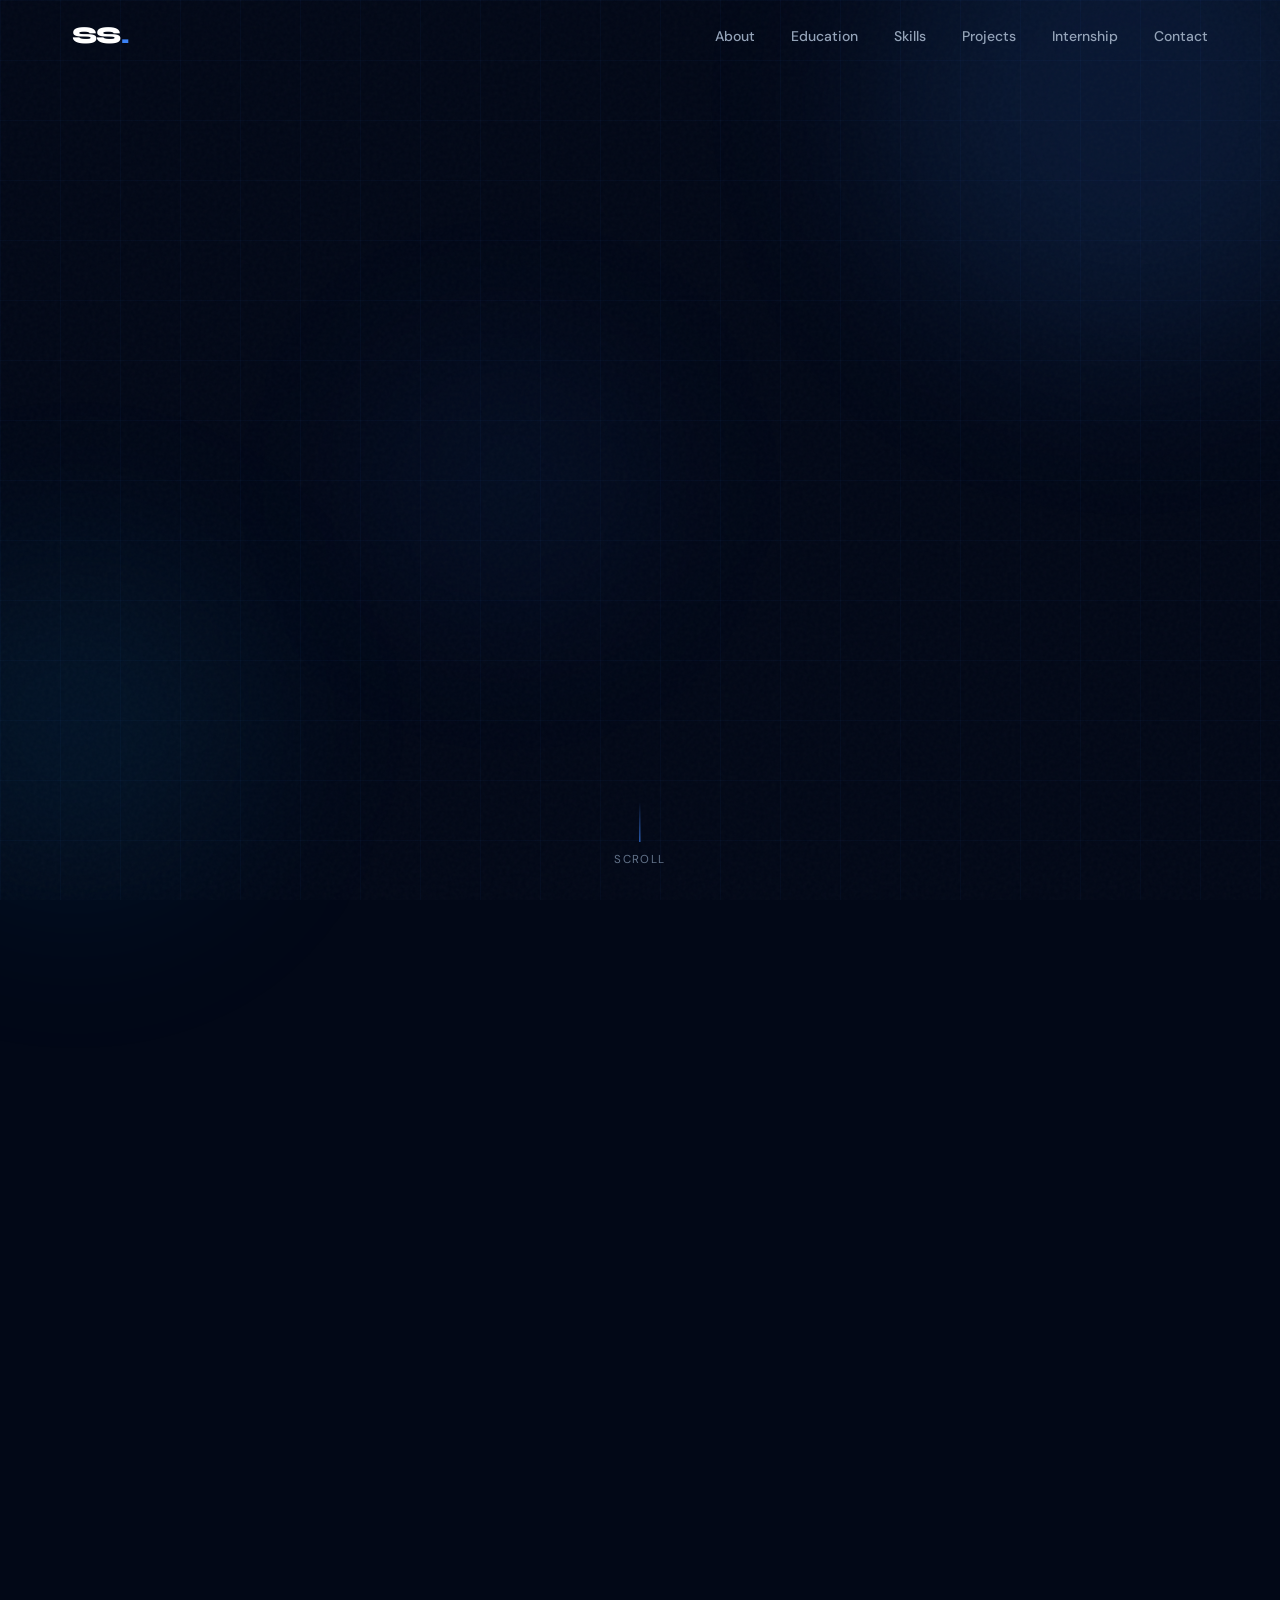
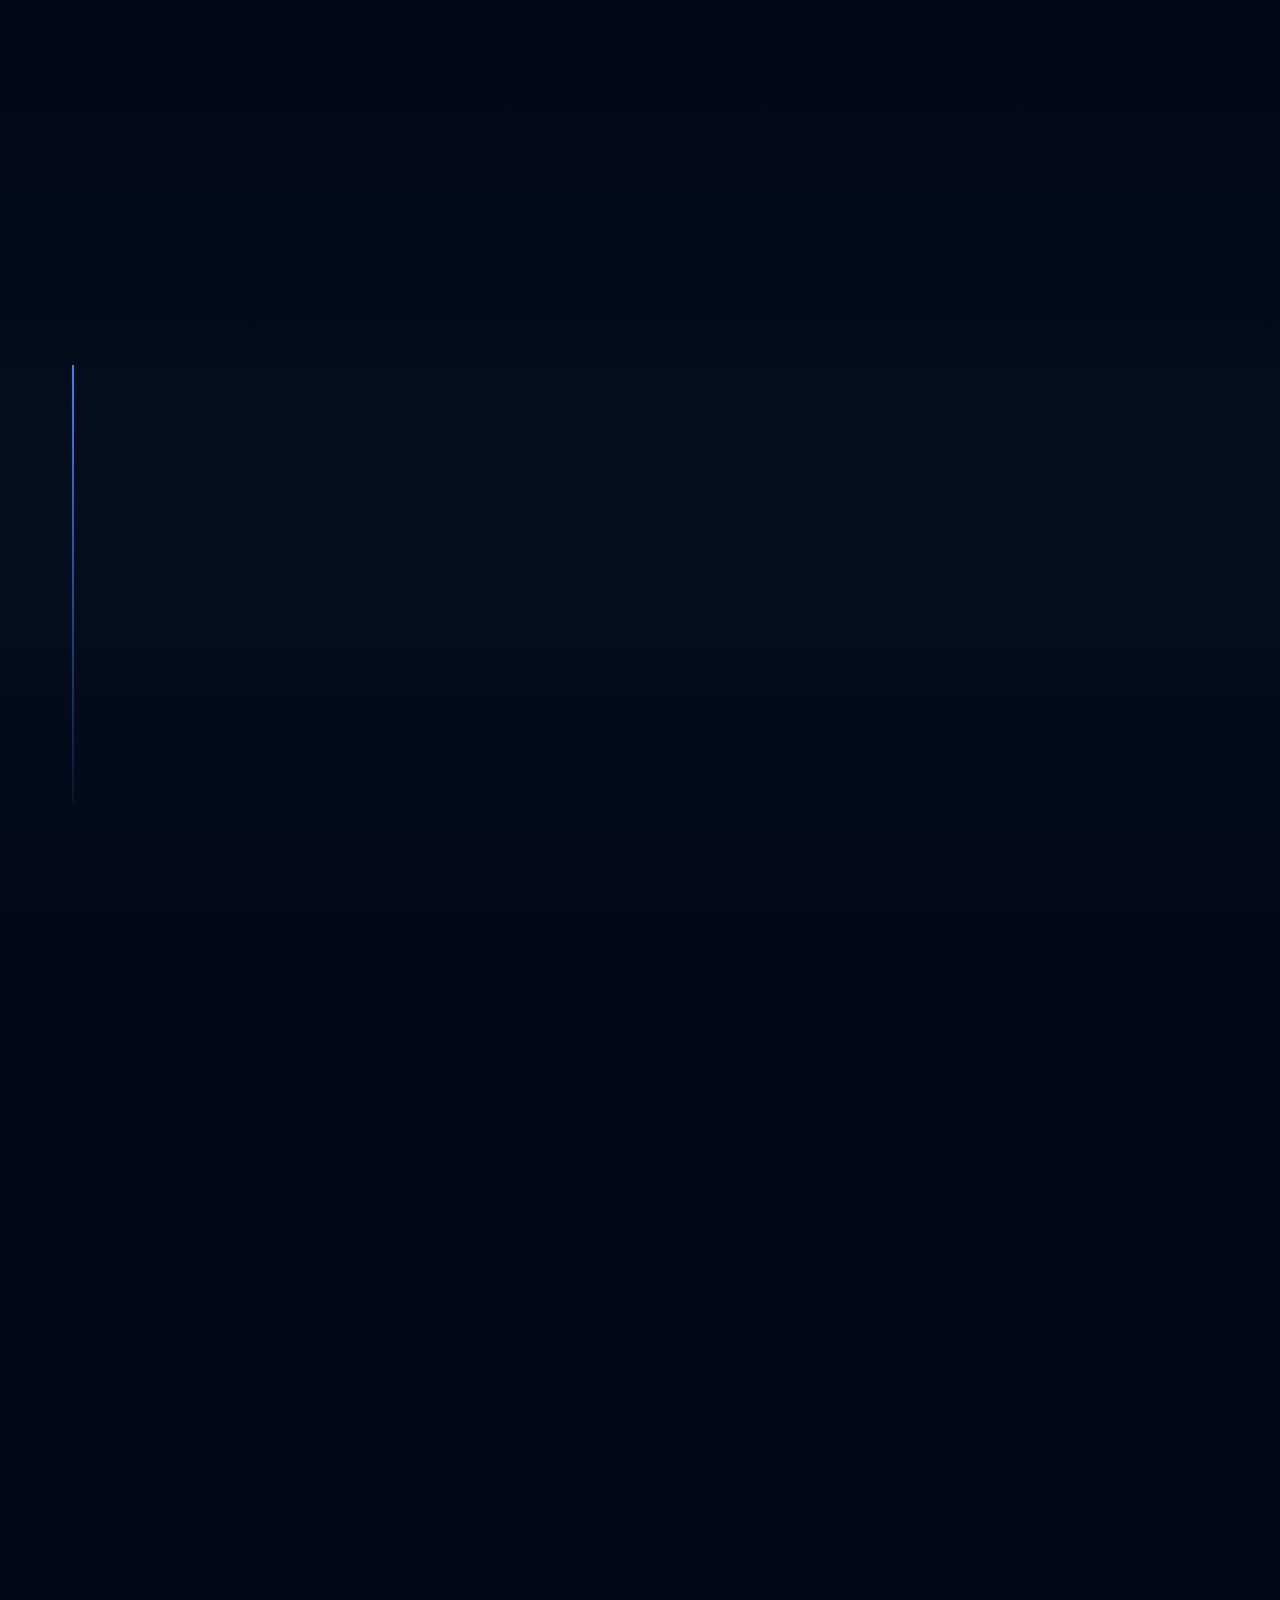
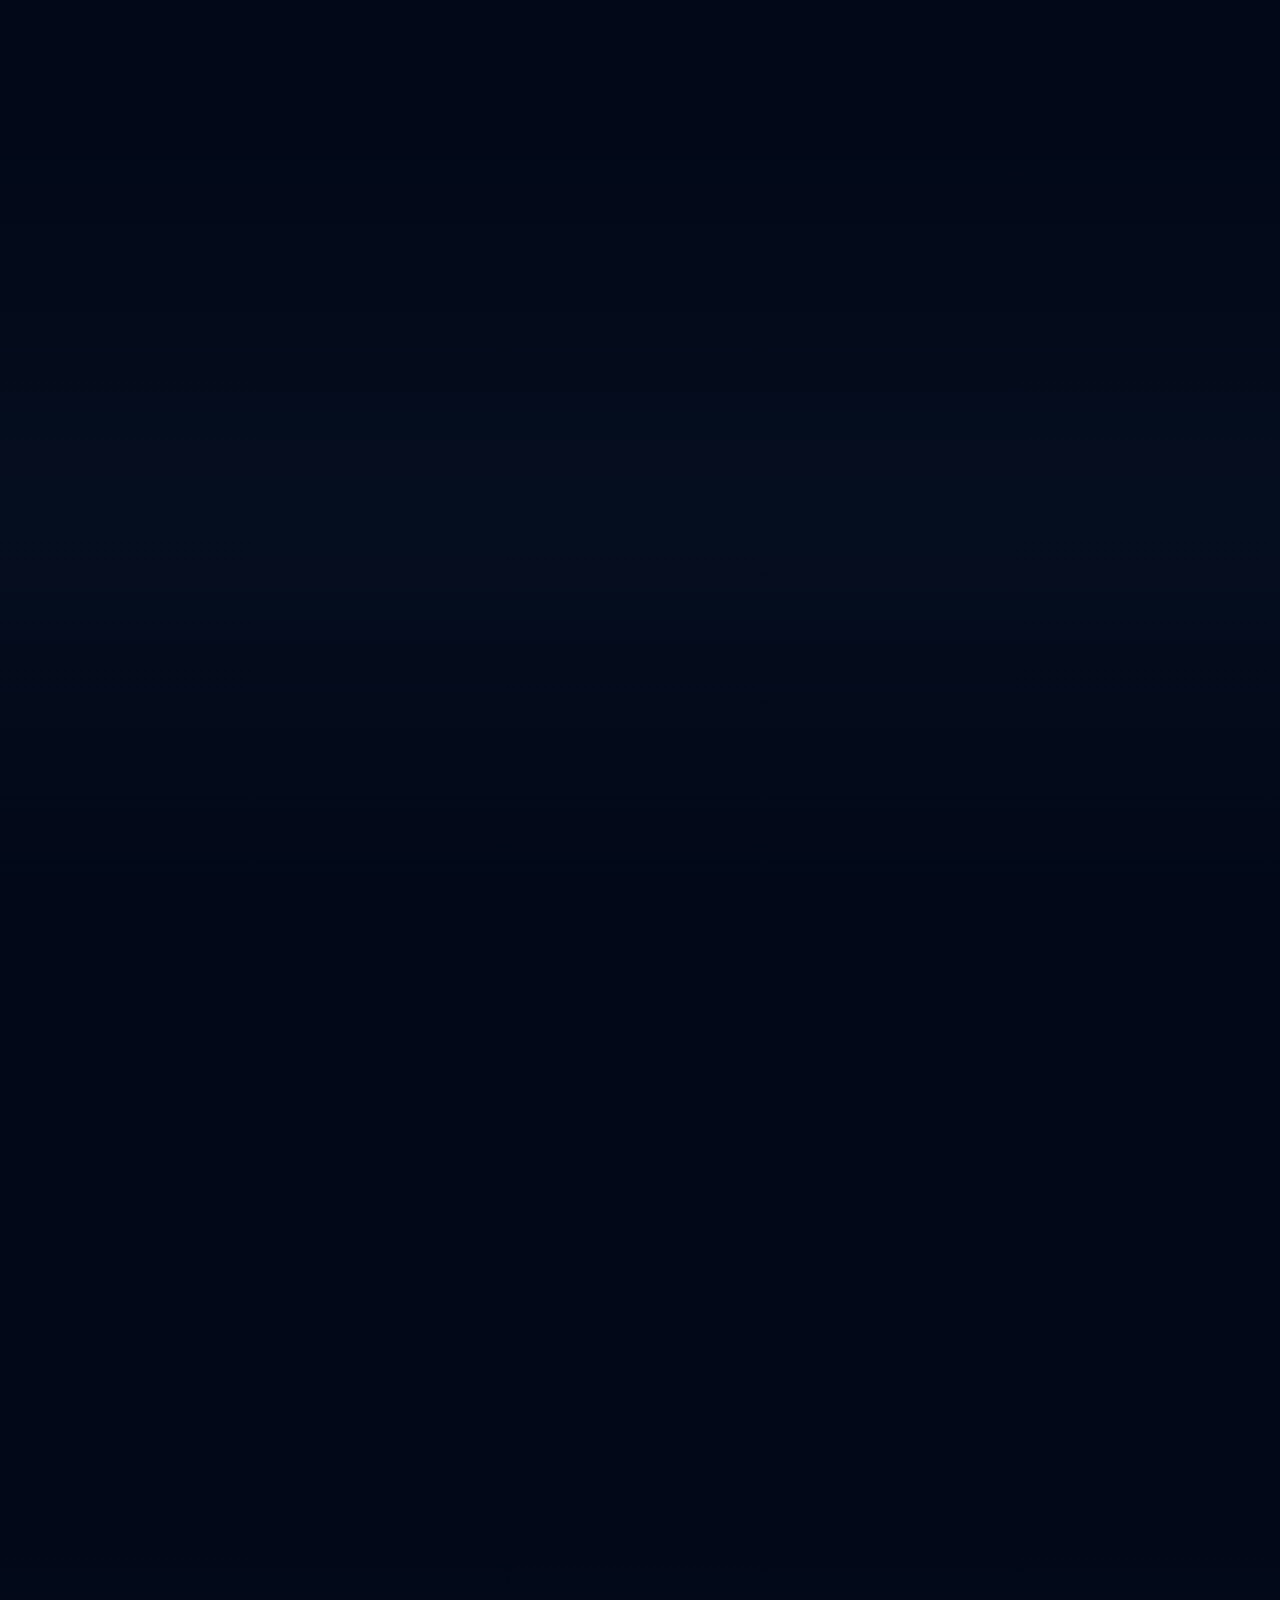
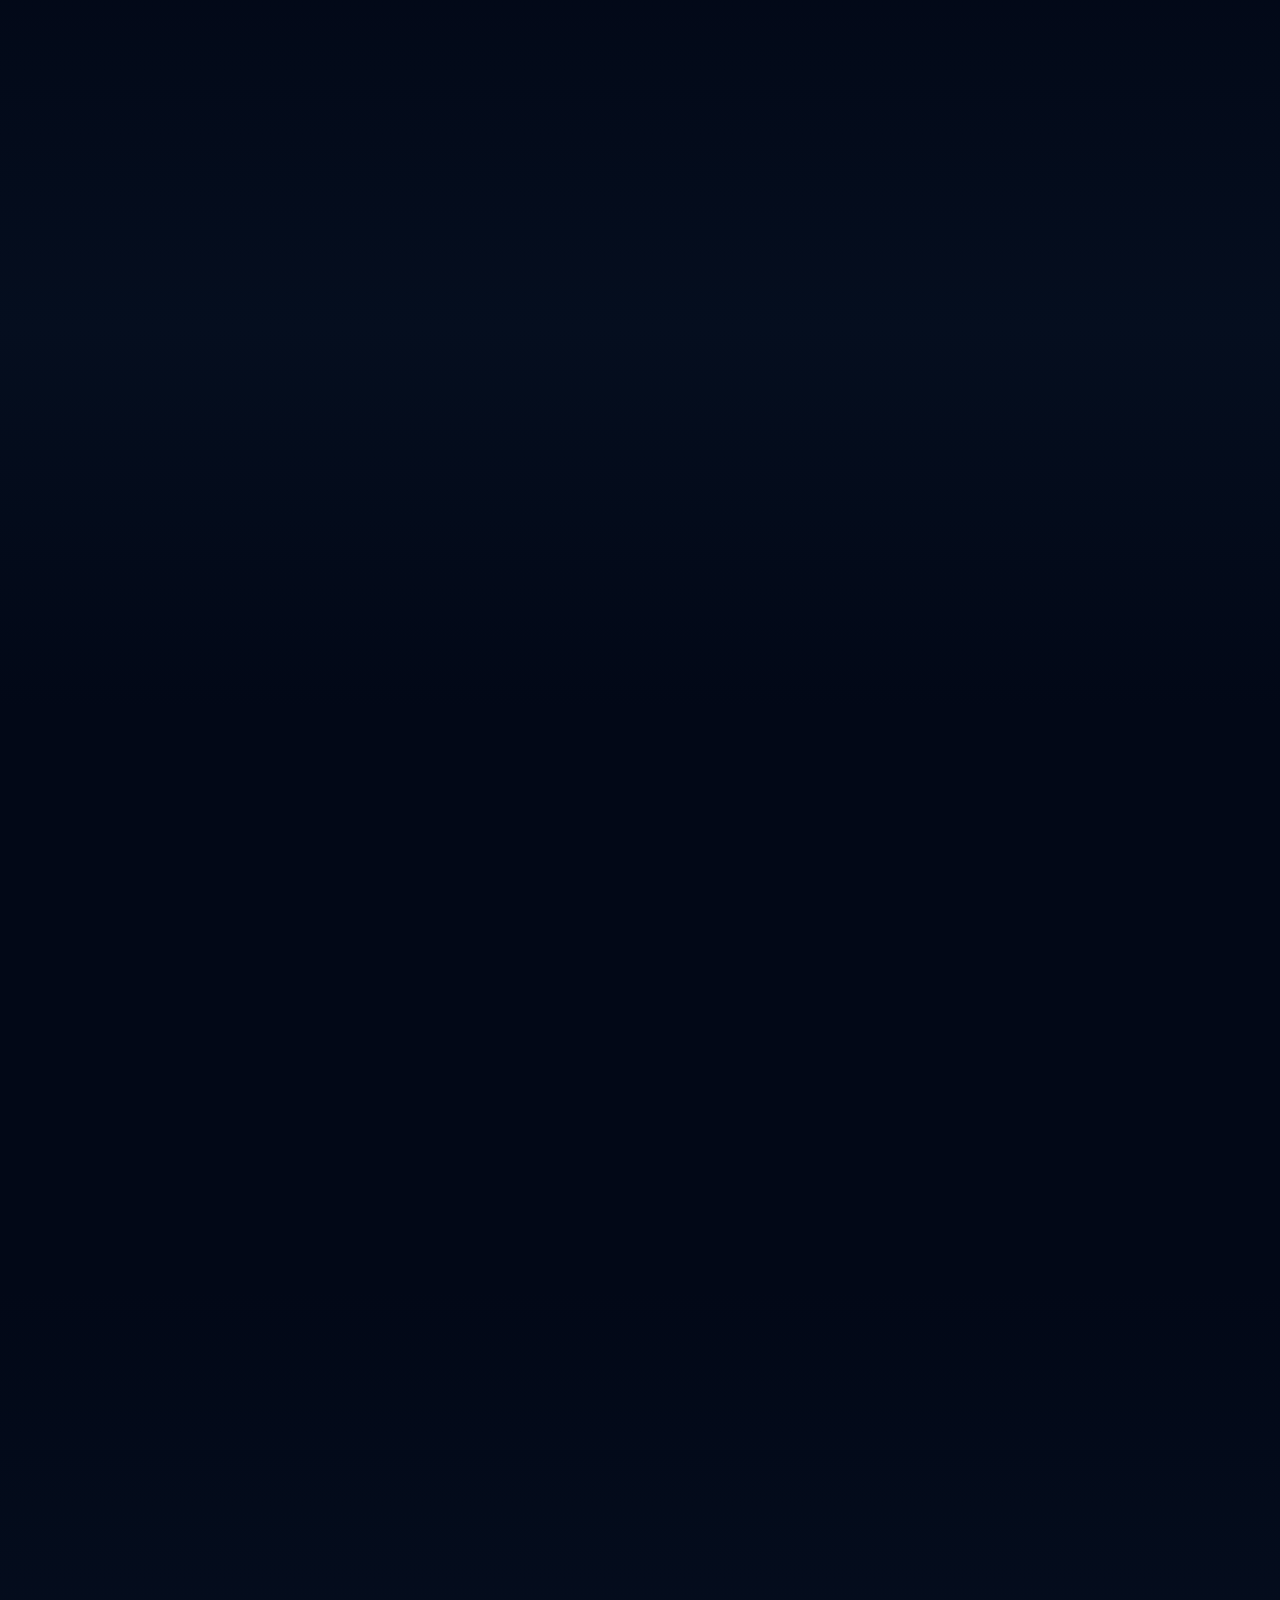
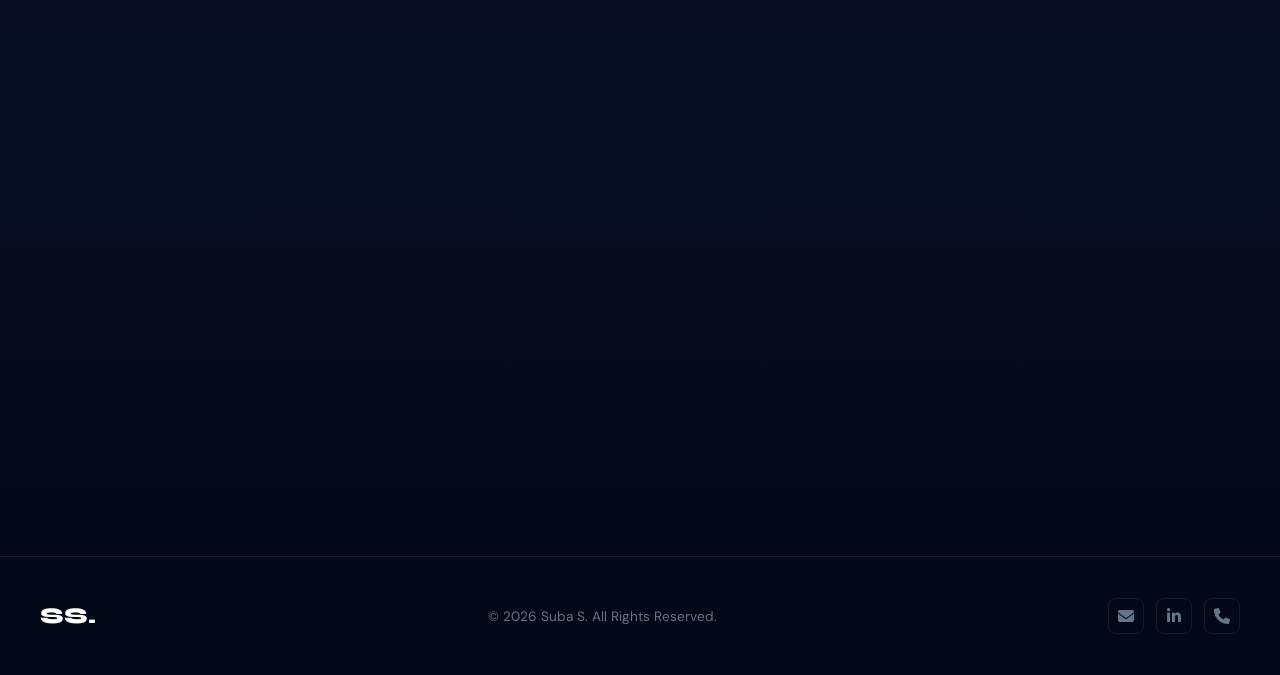
==== index.html @ 90acb47c "Add initial HTML structure for portfolio site" ====
<!DOCTYPE html>
<html lang="en">
<head>
  <meta charset="UTF-8" />
  <meta name="viewport" content="width=device-width, initial-scale=1.0" />
  <title>Suba S | CS Student & Python Developer</title>
  <meta name="description" content="Portfolio of Suba S – B.Sc Computer Science student, Python Developer, and AI Enthusiast from Tamil Nadu." />
  <link rel="preconnect" href="https://fonts.googleapis.com" />
  <link rel="preconnect" href="https://fonts.gstatic.com" crossorigin />
  <link href="https://fonts.googleapis.com/css2?family=Syne:wght@400;600;700;800&family=DM+Sans:ital,wght@0,300;0,400;0,500;1,300&display=swap" rel="stylesheet" />
  <link rel="stylesheet" href="https://cdnjs.cloudflare.com/ajax/libs/font-awesome/6.5.0/css/all.min.css" />
  <link rel="stylesheet" href="style.css" />
</head>
<body>

  <!-- Cursor -->
  <div class="cursor-dot"></div>
  <div class="cursor-ring"></div>

  <!-- Background Particles -->
  <div class="bg-grid"></div>

  <!-- ─── NAVBAR ─── -->
  <nav class="navbar" id="navbar">
    <div class="nav-inner">
      <a href="#home" class="nav-logo">SS<span class="dot">.</span></a>
      <ul class="nav-links" id="navLinks">
        <li><a href="#about">About</a></li>
        <li><a href="#education">Education</a></li>
        <li><a href="#skills">Skills</a></li>
        <li><a href="#projects">Projects</a></li>
        <li><a href="#internship">Internship</a></li>
        <li><a href="#contact">Contact</a></li>
      </ul>
      <button class="hamburger" id="hamburger" aria-label="Toggle menu">
        <span></span><span></span><span></span>
      </button>
    </div>
  </nav>

  <!-- ─── HERO ─── -->
  <section class="hero" id="home">
    <div class="hero-noise"></div>
    <div class="orb orb1"></div>
    <div class="orb orb2"></div>
    <div class="orb orb3"></div>
    <div class="hero-content reveal">
      <p class="hero-greeting"><span class="wave">👋</span> Hello, World</p>
      <h1 class="hero-name">Hi, I'm <span class="name-accent">Suba S</span></h1>
      <div class="hero-role">
        <span class="role-prefix">I'm a </span>
        <span class="typed" id="typed"></span><span class="cursor-blink">|</span>
      </div>
      <p class="hero-desc">
        Motivated B.Sc Computer Science student with expertise in Python, SQL, C Programming, and Microsoft Office tools. Passionate about software development, artificial intelligence, and continuous learning.
      </p>
      <div class="hero-btns">
        <a href="#projects" class="btn btn-primary"><i class="fas fa-code"></i> View Projects</a>
        <a href="#contact" class="btn btn-outline"><i class="fas fa-paper-plane"></i> Contact Me</a>
        <a href="#" class="btn btn-ghost" download><i class="fas fa-download"></i> Resume</a>
      </div>
      <div class="hero-socials">
        <a href="mailto:subhasubaramani20@gmail.com" aria-label="Email"><i class="fas fa-envelope"></i></a>
        <a href="https://linkedin.com/in/suba-subramani-5b16a72b8" target="_blank" aria-label="LinkedIn"><i class="fab fa-linkedin-in"></i></a>
        <a href="tel:+918925115742" aria-label="Phone"><i class="fas fa-phone"></i></a>
      </div>
    </div>
    <div class="hero-visual reveal-right">
      <div class="avatar-ring">
        <div class="avatar-inner">
          <div class="avatar-initials">SS</div>
          <div class="avatar-glow"></div>
        </div>
        <svg class="ring-svg" viewBox="0 0 200 200"><circle cx="100" cy="100" r="90" fill="none" stroke="url(#ringGrad)" stroke-width="1.5" stroke-dasharray="8 4"/><defs><linearGradient id="ringGrad" x1="0%" y1="0%" x2="100%" y2="100%"><stop offset="0%" stop-color="#3b82f6"/><stop offset="100%" stop-color="#0ea5e9"/></linearGradient></defs></svg>
      </div>
      <div class="floating-card fc1"><i class="fab fa-python"></i><span>Python</span></div>
      <div class="floating-card fc2"><i class="fas fa-brain"></i><span>AI / ML</span></div>
      <div class="floating-card fc3"><i class="fas fa-database"></i><span>SQL</span></div>
    </div>
    <a href="#about" class="scroll-cue"><span></span>Scroll</a>
  </section>

  <!-- ─── ABOUT ─── -->
  <section class="section" id="about">
    <div class="container">
      <div class="section-label reveal">About Me</div>
      <h2 class="section-title reveal">Who Am I?</h2>
      <div class="about-grid">
        <div class="about-text reveal">
          <p>I am a <strong>B.Sc Computer Science</strong> student with strong analytical, problem-solving, communication, and teamwork skills. I am eager to begin my career in the IT industry and contribute through innovative solutions and continuous learning.</p>
          <p>Based in <i class="fas fa-map-marker-alt"></i> <strong>Srivilliputhur, Virudhunagar District, Tamil Nadu</strong>, I'm actively looking for opportunities in software development, AI, and data-driven roles.</p>
          <div class="about-stats">
            <div class="stat"><span class="stat-num" data-count="3">0</span><span class="stat-label">Years of Study</span></div>
            <div class="stat"><span class="stat-num" data-count="8">0</span><span class="stat-label">Core Skills</span></div>
            <div class="stat"><span class="stat-num" data-count="1">0</span><span class="stat-label">AI Project</span></div>
            <div class="stat"><span class="stat-num" data-count="1">0</span><span class="stat-label">Internship</span></div>
          </div>
        </div>
        <div class="about-cards reveal-right">
          <div class="info-card glass"><i class="fas fa-graduation-cap"></i><div><strong>Education</strong><span>B.Sc Computer Science</span></div></div>
          <div class="info-card glass"><i class="fas fa-map-pin"></i><div><strong>Location</strong><span>Tamil Nadu, India</span></div></div>
          <div class="info-card glass"><i class="fas fa-language"></i><div><strong>Languages</strong><span>Tamil, English</span></div></div>
          <div class="info-card glass"><i class="fas fa-heart"></i><div><strong>Interests</strong><span>AI, Data Analysis, Dev</span></div></div>
        </div>
      </div>
    </div>
  </section>

  <!-- ─── EDUCATION ─── -->
  <section class="section section-alt" id="education">
    <div class="container">
      <div class="section-label reveal">Education</div>
      <h2 class="section-title reveal">Academic Background</h2>
      <div class="timeline">
        <div class="timeline-item reveal">
          <div class="timeline-dot"><i class="fas fa-university"></i></div>
          <div class="timeline-card glass">
            <div class="tl-header">
              <span class="tl-badge">2023 – 2026</span>
              <span class="tl-status current">Current</span>
            </div>
            <h3>B.Sc Computer Science</h3>
            <p class="tl-school"><i class="fas fa-building-columns"></i> Arulmigu Kalasalingam College of Arts and Science</p>
            <div class="tl-meta">
              <span><i class="fas fa-chart-bar"></i> CGPA: <strong>70%</strong></span>
            </div>
          </div>
        </div>
        <div class="timeline-item reveal">
          <div class="timeline-dot"><i class="fas fa-school"></i></div>
          <div class="timeline-card glass">
            <div class="tl-header">
              <span class="tl-badge">Completed</span>
            </div>
            <h3>Higher Secondary (Computer Science)</h3>
            <p class="tl-school"><i class="fas fa-building-columns"></i> Thiagaraja Higher Secondary School</p>
            <div class="tl-meta">
              <span><i class="fas fa-chart-bar"></i> Percentage: <strong>76%</strong></span>
            </div>
          </div>
        </div>
      </div>
    </div>
  </section>

  <!-- ─── SKILLS ─── -->
  <section class="section" id="skills">
    <div class="container">
      <div class="section-label reveal">Skills</div>
      <h2 class="section-title reveal">Technical Arsenal</h2>
      <div class="skills-grid">
        <div class="skill-card glass reveal" data-delay="0">
          <div class="skill-icon"><i class="fab fa-python"></i></div>
          <h4>Python</h4>
          <div class="skill-bar"><div class="skill-fill" data-width="85"></div></div>
          <span class="skill-pct">85%</span>
        </div>
        <div class="skill-card glass reveal" data-delay="1">
          <div class="skill-icon"><i class="fas fa-code"></i></div>
          <h4>C Programming</h4>
          <div class="skill-bar"><div class="skill-fill" data-width="75"></div></div>
          <span class="skill-pct">75%</span>
        </div>
        <div class="skill-card glass reveal" data-delay="2">
          <div class="skill-icon"><i class="fas fa-database"></i></div>
          <h4>SQL</h4>
          <div class="skill-bar"><div class="skill-fill" data-width="70"></div></div>
          <span class="skill-pct">70%</span>
        </div>
        <div class="skill-card glass reveal" data-delay="3">
          <div class="skill-icon"><i class="fas fa-file-excel"></i></div>
          <h4>MS Excel</h4>
          <div class="skill-bar"><div class="skill-fill" data-width="80"></div></div>
          <span class="skill-pct">80%</span>
        </div>
        <div class="skill-card glass reveal" data-delay="4">
          <div class="skill-icon"><i class="fas fa-file-word"></i></div>
          <h4>MS Word</h4>
          <div class="skill-bar"><div class="skill-fill" data-width="85"></div></div>
          <span class="skill-pct">85%</span>
        </div>
        <div class="skill-card glass reveal" data-delay="5">
          <div class="skill-icon"><i class="fas fa-file-powerpoint"></i></div>
          <h4>MS PowerPoint</h4>
          <div class="skill-bar"><div class="skill-fill" data-width="80"></div></div>
          <span class="skill-pct">80%</span>
        </div>
        <div class="skill-card glass reveal" data-delay="6">
          <div class="skill-icon"><i class="fas fa-brain"></i></div>
          <h4>Deep Learning</h4>
          <div class="skill-bar"><div class="skill-fill" data-width="65"></div></div>
          <span class="skill-pct">65%</span>
        </div>
        <div class="skill-card glass reveal" data-delay="7">
          <div class="skill-icon"><i class="fas fa-puzzle-piece"></i></div>
          <h4>Problem Solving</h4>
          <div class="skill-bar"><div class="skill-fill" data-width="90"></div></div>
          <span class="skill-pct">90%</span>
        </div>
      </div>
    </div>
  </section>

  <!-- ─── PROJECTS ─── -->
  <section class="section section-alt" id="projects">
    <div class="container">
      <div class="section-label reveal">Projects</div>
      <h2 class="section-title reveal">My Work</h2>
      <div class="projects-grid">
        <div class="project-card glass reveal">
          <div class="project-preview">
            <div class="project-mockup">
              <div class="mockup-bar"><span></span><span></span><span></span></div>
              <div class="mockup-body">
                <div class="mockup-img-placeholder">
                  <i class="fas fa-microscope"></i>
                  <p>CNN Model</p>
                </div>
              </div>
            </div>
            <div class="project-overlay">
              <i class="fas fa-external-link-alt"></i>
            </div>
          </div>
          <div class="project-info">
            <div class="project-type"><i class="fas fa-robot"></i> AI / Deep Learning</div>
            <h3>Skin Disease Detection Using CNN</h3>
            <p>Developed an image-based skin disease detection system using Convolutional Neural Networks (CNN). Applied CNN for image classification and prediction, processed datasets for training and testing, and evaluated model performance and accuracy.</p>
            <div class="project-tags">
              <span>Python</span>
              <span>CNN</span>
              <span>Deep Learning</span>
              <span>Image Classification</span>
              <span>TensorFlow</span>
            </div>
            <div class="project-links">
              <a href="#" class="btn btn-sm btn-primary"><i class="fab fa-github"></i> GitHub</a>
              <a href="#" class="btn btn-sm btn-outline"><i class="fas fa-eye"></i> Demo</a>
            </div>
          </div>
        </div>
      </div>
    </div>
  </section>

  <!-- ─── INTERNSHIP ─── -->
  <section class="section" id="internship">
    <div class="container">
      <div class="section-label reveal">Experience</div>
      <h2 class="section-title reveal">Internship</h2>
      <div class="intern-card glass reveal">
        <div class="intern-header">
          <div class="intern-logo"><i class="fas fa-bullhorn"></i></div>
          <div class="intern-meta">
            <h3>Digital Marketing Intern</h3>
            <p class="intern-company"><i class="fas fa-building"></i> Codingrim Technology Solutions Pvt. Ltd.</p>
            <span class="intern-period"><i class="fas fa-calendar-alt"></i> May 2025 – June 2025</span>
          </div>
          <span class="intern-badge">Internship</span>
        </div>
        <ul class="intern-duties">
          <li><i class="fas fa-check-circle"></i> Assisted in planning and executing digital marketing campaigns</li>
          <li><i class="fas fa-check-circle"></i> Supported social media promotion and brand visibility activities</li>
          <li><i class="fas fa-check-circle"></i> Managed content creation and scheduling activities</li>
          <li><i class="fas fa-check-circle"></i> Monitored campaign performance and tracked engagement metrics</li>
        </ul>
      </div>
    </div>
  </section>

  <!-- ─── STRENGTHS ─── -->
  <section class="section section-alt" id="strengths">
    <div class="container">
      <div class="section-label reveal">Strengths</div>
      <h2 class="section-title reveal">What I Bring</h2>
      <div class="strengths-grid">
        <div class="strength-card glass reveal"><i class="fas fa-bolt"></i><h4>Quick Learner</h4><p>Rapidly adapt to new tools, technologies, and concepts.</p></div>
        <div class="strength-card glass reveal"><i class="fas fa-magnifying-glass-chart"></i><h4>Analytical Thinking</h4><p>Break down complex problems into structured, solvable parts.</p></div>
        <div class="strength-card glass reveal"><i class="fas fa-users"></i><h4>Team Collaboration</h4><p>Work effectively with peers towards shared goals.</p></div>
        <div class="strength-card glass reveal"><i class="fas fa-comments"></i><h4>Communication</h4><p>Clearly articulate ideas both verbally and in writing.</p></div>
        <div class="strength-card glass reveal"><i class="fas fa-clock"></i><h4>Time Management</h4><p>Prioritize tasks efficiently to meet deadlines consistently.</p></div>
        <div class="strength-card glass reveal"><i class="fas fa-shuffle"></i><h4>Adaptability</h4><p>Thrive in changing environments and embrace new challenges.</p></div>
      </div>
    </div>
  </section>

  <!-- ─── LANGUAGES & INTERESTS ─── -->
  <section class="section" id="extras">
    <div class="container">
      <div class="extras-grid">
        <div class="extra-block reveal">
          <div class="section-label">Languages</div>
          <h2 class="section-title">I Speak</h2>
          <div class="lang-list">
            <div class="lang-item glass"><span class="lang-flag">🇮🇳</span><div><strong>Tamil</strong><small>Native</small></div></div>
            <div class="lang-item glass"><span class="lang-flag">🇬🇧</span><div><strong>English</strong><small>Proficient</small></div></div>
          </div>
        </div>
        <div class="extra-block reveal-right">
          <div class="section-label">Interests</div>
          <h2 class="section-title">I Love</h2>
          <div class="interest-list">
            <span class="interest-tag"><i class="fas fa-code"></i> Software Development</span>
            <span class="interest-tag"><i class="fas fa-brain"></i> Artificial Intelligence</span>
            <span class="interest-tag"><i class="fas fa-chart-pie"></i> Data Analysis</span>
            <span class="interest-tag"><i class="fas fa-microchip"></i> New Technologies</span>
          </div>
        </div>
      </div>
    </div>
  </section>

  <!-- ─── CONTACT ─── -->
  <section class="section section-alt" id="contact">
    <div class="container">
      <div class="section-label reveal">Contact</div>
      <h2 class="section-title reveal">Let's Talk</h2>
      <div class="contact-grid">
        <div class="contact-info reveal">
          <p class="contact-intro">Ready to collaborate or hire? Feel free to reach out and I'll get back to you as soon as possible.</p>
          <div class="contact-items">
            <a href="tel:+918925115742" class="contact-item glass">
              <div class="ci-icon"><i class="fas fa-phone"></i></div>
              <div><strong>Phone</strong><span>+91 8925115742</span></div>
            </a>
            <a href="mailto:subhasubaramani20@gmail.com" class="contact-item glass">
              <div class="ci-icon"><i class="fas fa-envelope"></i></div>
              <div><strong>Email</strong><span>subhasubaramani20@gmail.com</span></div>
            </a>
            <a href="https://linkedin.com/in/suba-subramani-5b16a72b8" target="_blank" class="contact-item glass">
              <div class="ci-icon"><i class="fab fa-linkedin-in"></i></div>
              <div><strong>LinkedIn</strong><span>suba-subramani-5b16a72b8</span></div>
            </a>
          </div>
        </div>
        <form class="contact-form glass reveal-right" id="contactForm" novalidate>
          <div class="form-group">
            <label for="name">Your Name</label>
            <input type="text" id="name" name="name" placeholder="Suba S" required />
          </div>
          <div class="form-group">
            <label for="email">Email Address</label>
            <input type="email" id="email" name="email" placeholder="you@example.com" required />
          </div>
          <div class="form-group">
            <label for="message">Message</label>
            <textarea id="message" name="message" rows="5" placeholder="Tell me about your opportunity..." required></textarea>
          </div>
          <button type="submit" class="btn btn-primary btn-full">
            <i class="fas fa-paper-plane"></i> Send Message
          </button>
          <p class="form-success" id="formSuccess"><i class="fas fa-check-circle"></i> Message sent! I'll reply soon.</p>
        </form>
      </div>
    </div>
  </section>

  <!-- ─── FOOTER ─── -->
  <footer class="footer">
    <div class="footer-inner">
      <div class="footer-logo">SS<span class="dot">.</span></div>
      <p>© 2026 Suba S. All Rights Reserved.</p>
      <div class="footer-socials">
        <a href="mailto:subhasubaramani20@gmail.com"><i class="fas fa-envelope"></i></a>
        <a href="https://linkedin.com/in/suba-subramani-5b16a72b8" target="_blank"><i class="fab fa-linkedin-in"></i></a>
        <a href="tel:+918925115742"><i class="fas fa-phone"></i></a>
      </div>
    </div>
  </footer>

  <!-- Back to top -->
  <button class="back-top" id="backTop" aria-label="Back to top"><i class="fas fa-arrow-up"></i></button>

  <script src="script.js"></script>
</body>
</html>
---- style.css ----
/* ── Variables ── */
:root {
  --bg: #020817;
  --bg2: #050e1f;
  --surface: rgba(255,255,255,0.04);
  --surface-border: rgba(255,255,255,0.08);
  --blue: #3b82f6;
  --blue-light: #60a5fa;
  --cyan: #0ea5e9;
  --glow: rgba(59,130,246,0.35);
  --text: #e2e8f0;
  --text-muted: #64748b;
  --text-dim: #94a3b8;
  --white: #fff;
  --radius: 16px;
  --nav-h: 72px;
  --font-head: 'Syne', sans-serif;
  --font-body: 'DM Sans', sans-serif;
  --transition: 0.35s cubic-bezier(0.4,0,0.2,1);
}

/* ── Reset ── */
*,*::before,*::after{box-sizing:border-box;margin:0;padding:0;}
html{scroll-behavior:smooth;font-size:16px;}
body{background:var(--bg);color:var(--text);font-family:var(--font-body);overflow-x:hidden;line-height:1.7;}
a{text-decoration:none;color:inherit;}
ul{list-style:none;}
img{max-width:100%;}
button{cursor:pointer;border:none;background:none;font-family:inherit;}

/* ── Scrollbar ── */
::-webkit-scrollbar{width:5px;}
::-webkit-scrollbar-track{background:var(--bg);}
::-webkit-scrollbar-thumb{background:var(--blue);border-radius:99px;}

/* ── Custom Cursor ── */
.cursor-dot,.cursor-ring{position:fixed;border-radius:50%;pointer-events:none;z-index:9999;transition:opacity 0.3s;}
.cursor-dot{width:8px;height:8px;background:var(--blue);transform:translate(-50%,-50%);}
.cursor-ring{width:36px;height:36px;border:1.5px solid rgba(59,130,246,0.5);transform:translate(-50%,-50%);transition:width 0.2s,height 0.2s,transform 0.08s linear,opacity 0.3s;}
body:not(:hover) .cursor-dot,body:not(:hover) .cursor-ring{opacity:0;}

/* ── Background Grid ── */
.bg-grid{position:fixed;inset:0;pointer-events:none;z-index:0;
  background-image:linear-gradient(rgba(59,130,246,0.04) 1px,transparent 1px),linear-gradient(90deg,rgba(59,130,246,0.04) 1px,transparent 1px);
  background-size:60px 60px;}

/* ── Orbs ── */
.orb{position:absolute;border-radius:50%;filter:blur(90px);pointer-events:none;}
.orb1{width:500px;height:500px;background:rgba(59,130,246,0.12);top:-150px;right:-100px;}
.orb2{width:350px;height:350px;background:rgba(14,165,233,0.08);bottom:0;left:-100px;}
.orb3{width:250px;height:250px;background:rgba(59,130,246,0.07);top:40%;left:30%;}

/* ── Navbar ── */
.navbar{position:fixed;top:0;left:0;right:0;height:var(--nav-h);z-index:1000;transition:background var(--transition),box-shadow var(--transition);}
.navbar.scrolled{background:rgba(2,8,23,0.85);backdrop-filter:blur(20px);box-shadow:0 1px 0 var(--surface-border);}
.nav-inner{max-width:1200px;margin:auto;padding:0 32px;height:100%;display:flex;align-items:center;justify-content:space-between;}
.nav-logo{font-family:var(--font-head);font-size:1.5rem;font-weight:800;color:var(--white);letter-spacing:-0.03em;}
.nav-logo .dot{color:var(--blue);}
.nav-links{display:flex;gap:36px;}
.nav-links a{font-size:0.875rem;font-weight:500;color:var(--text-dim);transition:color var(--transition);position:relative;}
.nav-links a::after{content:'';position:absolute;bottom:-4px;left:0;width:0;height:1.5px;background:var(--blue);transition:width var(--transition);}
.nav-links a:hover{color:var(--white);}
.nav-links a:hover::after{width:100%;}
.hamburger{display:none;flex-direction:column;gap:5px;padding:4px;}
.hamburger span{display:block;width:24px;height:2px;background:var(--text);border-radius:2px;transition:var(--transition);}
.hamburger.active span:nth-child(1){transform:translateY(7px) rotate(45deg);}
.hamburger.active span:nth-child(2){opacity:0;}
.hamburger.active span:nth-child(3){transform:translateY(-7px) rotate(-45deg);}

/* ── Hero ── */
.hero{min-height:100vh;display:grid;grid-template-columns:1fr 1fr;align-items:center;gap:60px;padding:calc(var(--nav-h) + 60px) 60px 80px;max-width:1300px;margin:auto;position:relative;}
.hero-noise{position:absolute;inset:0;opacity:0.03;background-image:url("data:image/svg+xml,%3Csvg viewBox='0 0 256 256' xmlns='http://www.w3.org/2000/svg'%3E%3Cfilter id='n'%3E%3CfeTurbulence type='fractalNoise' baseFrequency='0.9' numOctaves='4'/%3E%3C/filter%3E%3Crect width='100%25' height='100%25' filter='url(%23n)'/%3E%3C/svg%3E");pointer-events:none;}
.hero-greeting{display:flex;align-items:center;gap:10px;font-size:0.9rem;color:var(--blue-light);font-weight:500;margin-bottom:16px;letter-spacing:0.08em;text-transform:uppercase;}
.wave{font-size:1.2rem;display:inline-block;animation:waveAnim 2s infinite;}
@keyframes waveAnim{0%,100%{transform:rotate(0)}30%{transform:rotate(20deg)}60%{transform:rotate(-10deg)}}
.hero-name{font-family:var(--font-head);font-size:clamp(2.4rem,5vw,4rem);font-weight:800;line-height:1.05;color:var(--white);margin-bottom:16px;letter-spacing:-0.03em;}
.name-accent{background:linear-gradient(135deg,var(--blue),var(--cyan));-webkit-background-clip:text;-webkit-text-fill-color:transparent;background-clip:text;}
.hero-role{font-size:1.25rem;font-weight:400;color:var(--text-dim);margin-bottom:24px;height:32px;}
.role-prefix{color:var(--text-muted);}
.typed{color:var(--blue-light);font-weight:500;}
.cursor-blink{color:var(--blue);animation:blink 0.8s infinite;}
@keyframes blink{0%,100%{opacity:1}50%{opacity:0}}
.hero-desc{color:var(--text-dim);font-size:1rem;line-height:1.8;max-width:480px;margin-bottom:36px;}
.hero-btns{display:flex;flex-wrap:wrap;gap:14px;margin-bottom:36px;}
.hero-socials{display:flex;gap:16px;}
.hero-socials a{width:40px;height:40px;border-radius:10px;border:1px solid var(--surface-border);display:grid;place-items:center;color:var(--text-dim);transition:var(--transition);background:var(--surface);}
.hero-socials a:hover{border-color:var(--blue);color:var(--blue);background:rgba(59,130,246,0.1);transform:translateY(-2px);}

/* Hero Visual */
.hero-visual{position:relative;display:flex;align-items:center;justify-content:center;}
.avatar-ring{position:relative;width:260px;height:260px;}
.ring-svg{position:absolute;inset:-20px;width:calc(100%+40px);height:calc(100%+40px);animation:ringRotate 20s linear infinite;}
@keyframes ringRotate{to{transform:rotate(360deg)}}
.avatar-inner{width:100%;height:100%;border-radius:50%;background:linear-gradient(135deg,rgba(59,130,246,0.15),rgba(14,165,233,0.08));border:1px solid rgba(59,130,246,0.3);display:grid;place-items:center;position:relative;overflow:hidden;}
.avatar-initials{font-family:var(--font-head);font-size:4rem;font-weight:800;color:var(--white);position:relative;z-index:1;}
.avatar-glow{position:absolute;inset:0;background:radial-gradient(circle at 50% 80%,rgba(59,130,246,0.3),transparent 70%);}
.floating-card{position:absolute;background:rgba(5,14,31,0.9);border:1px solid var(--surface-border);backdrop-filter:blur(12px);border-radius:12px;padding:10px 16px;display:flex;align-items:center;gap:10px;font-size:0.85rem;font-weight:500;color:var(--text);animation:float 4s ease-in-out infinite;}
.floating-card i{color:var(--blue);font-size:1.1rem;}
.fc1{top:-10px;left:-40px;animation-delay:0s;}
.fc2{top:20px;right:-50px;animation-delay:1.5s;}
.fc3{bottom:20px;right:-40px;animation-delay:0.8s;}
@keyframes float{0%,100%{transform:translateY(0)}50%{transform:translateY(-10px)}}

/* Scroll cue */
.scroll-cue{position:absolute;bottom:30px;left:50%;transform:translateX(-50%);display:flex;flex-direction:column;align-items:center;gap:8px;font-size:0.72rem;letter-spacing:0.12em;text-transform:uppercase;color:var(--text-muted);}
.scroll-cue span{width:1.5px;height:40px;background:linear-gradient(to bottom,transparent,var(--blue));animation:scrollCue 2s ease infinite;}
@keyframes scrollCue{0%{transform:scaleY(0);transform-origin:top}50%{transform:scaleY(1);transform-origin:top}51%{transform-origin:bottom}100%{transform:scaleY(0);transform-origin:bottom}}

/* ── Buttons ── */
.btn{display:inline-flex;align-items:center;gap:8px;padding:12px 24px;border-radius:10px;font-family:var(--font-body);font-size:0.9rem;font-weight:500;transition:var(--transition);position:relative;overflow:hidden;}
.btn::after{content:'';position:absolute;inset:0;background:linear-gradient(135deg,rgba(255,255,255,0.08),transparent);opacity:0;transition:opacity var(--transition);}
.btn:hover::after{opacity:1;}
.btn-primary{background:linear-gradient(135deg,var(--blue),var(--cyan));color:#fff;box-shadow:0 4px 20px rgba(59,130,246,0.35);}
.btn-primary:hover{transform:translateY(-2px);box-shadow:0 8px 28px rgba(59,130,246,0.5);}
.btn-outline{border:1px solid var(--surface-border);color:var(--text-dim);}
.btn-outline:hover{border-color:var(--blue);color:var(--blue);transform:translateY(-2px);}
.btn-ghost{color:var(--text-muted);font-size:0.875rem;}
.btn-ghost:hover{color:var(--white);}
.btn-sm{padding:8px 16px;font-size:0.8rem;border-radius:8px;}
.btn-full{width:100%;justify-content:center;}

/* ── Container / Section ── */
.container{max-width:1200px;margin:auto;padding:0 32px;}
.section{padding:100px 0;position:relative;z-index:1;}
.section-alt{background:linear-gradient(180deg,var(--bg),var(--bg2),var(--bg));}
.section-label{font-size:0.75rem;letter-spacing:0.18em;text-transform:uppercase;color:var(--blue);font-weight:600;margin-bottom:12px;}
.section-title{font-family:var(--font-head);font-size:clamp(2rem,4vw,2.8rem);font-weight:800;color:var(--white);letter-spacing:-0.03em;margin-bottom:60px;}
.section-title::after{content:'';display:block;width:50px;height:3px;background:linear-gradient(90deg,var(--blue),var(--cyan));border-radius:2px;margin-top:16px;}

/* ── Glass ── */
.glass{background:var(--surface);border:1px solid var(--surface-border);backdrop-filter:blur(12px);border-radius:var(--radius);}

/* ── Reveal Animations ── */
.reveal,.reveal-right{opacity:0;transform:translateY(30px);transition:opacity 0.7s ease,transform 0.7s ease;}
.reveal-right{transform:translateX(30px);}
.reveal.visible,.reveal-right.visible{opacity:1;transform:none;}

/* ── About ── */
.about-grid{display:grid;grid-template-columns:1fr 1fr;gap:60px;align-items:start;}
.about-text p{color:var(--text-dim);margin-bottom:20px;font-size:1rem;line-height:1.9;}
.about-text strong{color:var(--text);}
.about-text i{color:var(--blue);}
.about-stats{display:grid;grid-template-columns:repeat(4,1fr);gap:16px;margin-top:40px;}
.stat{background:var(--surface);border:1px solid var(--surface-border);border-radius:12px;padding:20px 12px;text-align:center;}
.stat-num{display:block;font-family:var(--font-head);font-size:2rem;font-weight:800;color:var(--blue-light);line-height:1;}
.stat-label{font-size:0.72rem;color:var(--text-muted);text-transform:uppercase;letter-spacing:0.08em;margin-top:4px;display:block;}
.about-cards{display:grid;grid-template-columns:1fr 1fr;gap:14px;}
.info-card{padding:18px;display:flex;align-items:center;gap:14px;transition:var(--transition);}
.info-card:hover{border-color:rgba(59,130,246,0.4);transform:translateY(-2px);}
.info-card i{font-size:1.2rem;color:var(--blue);width:36px;height:36px;background:rgba(59,130,246,0.12);border-radius:8px;display:grid;place-items:center;}
.info-card strong{display:block;font-size:0.875rem;color:var(--white);}
.info-card span{font-size:0.8rem;color:var(--text-muted);}

/* ── Timeline ── */
.timeline{position:relative;padding-left:32px;}
.timeline::before{content:'';position:absolute;left:0;top:0;bottom:0;width:2px;background:linear-gradient(to bottom,var(--blue),rgba(59,130,246,0.1));}
.timeline-item{position:relative;margin-bottom:40px;}
.timeline-dot{position:absolute;left:-48px;width:36px;height:36px;border-radius:50%;background:linear-gradient(135deg,var(--blue),var(--cyan));display:grid;place-items:center;font-size:0.85rem;color:#fff;border:3px solid var(--bg2);}
.timeline-card{padding:28px 32px;transition:var(--transition);}
.timeline-card:hover{border-color:rgba(59,130,246,0.4);transform:translateX(4px);}
.tl-header{display:flex;align-items:center;gap:12px;margin-bottom:12px;}
.tl-badge{background:rgba(59,130,246,0.15);border:1px solid rgba(59,130,246,0.3);color:var(--blue-light);padding:3px 12px;border-radius:99px;font-size:0.75rem;font-weight:600;}
.tl-status.current{background:rgba(16,185,129,0.15);border:1px solid rgba(16,185,129,0.3);color:#34d399;padding:3px 10px;border-radius:99px;font-size:0.72rem;}
.timeline-card h3{font-family:var(--font-head);font-size:1.15rem;color:var(--white);font-weight:700;margin-bottom:8px;}
.tl-school{color:var(--text-muted);font-size:0.875rem;margin-bottom:10px;}
.tl-school i{margin-right:6px;color:var(--blue);}
.tl-meta span{font-size:0.85rem;color:var(--text-dim);}
.tl-meta i{margin-right:6px;color:var(--blue);}
.tl-meta strong{color:var(--white);}

/* ── Skills ── */
.skills-grid{display:grid;grid-template-columns:repeat(4,1fr);gap:20px;}
.skill-card{padding:24px;text-align:center;transition:var(--transition);cursor:default;}
.skill-card:hover{border-color:rgba(59,130,246,0.4);transform:translateY(-4px);box-shadow:0 16px 40px rgba(0,0,0,0.3);}
.skill-icon{width:52px;height:52px;border-radius:14px;background:linear-gradient(135deg,rgba(59,130,246,0.2),rgba(14,165,233,0.1));margin:0 auto 14px;display:grid;place-items:center;font-size:1.4rem;color:var(--blue);}
.skill-card h4{font-family:var(--font-head);font-size:0.9rem;font-weight:700;color:var(--white);margin-bottom:14px;}
.skill-bar{height:4px;background:rgba(255,255,255,0.07);border-radius:99px;overflow:hidden;margin-bottom:6px;}
.skill-fill{height:100%;background:linear-gradient(90deg,var(--blue),var(--cyan));border-radius:99px;width:0;transition:width 1.2s cubic-bezier(0.4,0,0.2,1);}
.skill-pct{font-size:0.72rem;color:var(--text-muted);}

/* ── Projects ── */
.projects-grid{display:grid;gap:32px;}
.project-card{overflow:hidden;display:grid;grid-template-columns:1fr 1fr;gap:0;transition:var(--transition);}
.project-card:hover{border-color:rgba(59,130,246,0.4);transform:translateY(-4px);box-shadow:0 24px 60px rgba(0,0,0,0.4);}
.project-preview{position:relative;background:rgba(59,130,246,0.05);border-right:1px solid var(--surface-border);overflow:hidden;}
.project-mockup{padding:20px;}
.mockup-bar{display:flex;gap:6px;margin-bottom:14px;}
.mockup-bar span{width:10px;height:10px;border-radius:50%;background:rgba(255,255,255,0.15);}
.mockup-bar span:first-child{background:#ef4444;opacity:0.7;}
.mockup-bar span:nth-child(2){background:#f59e0b;opacity:0.7;}
.mockup-bar span:last-child{background:#22c55e;opacity:0.7;}
.mockup-body{background:rgba(0,0,0,0.3);border-radius:8px;aspect-ratio:16/9;display:grid;place-items:center;}
.mockup-img-placeholder{text-align:center;color:var(--text-muted);}
.mockup-img-placeholder i{font-size:2.5rem;color:var(--blue);display:block;margin-bottom:10px;}
.mockup-img-placeholder p{font-size:0.8rem;}
.project-overlay{position:absolute;inset:0;background:rgba(2,8,23,0.7);display:grid;place-items:center;opacity:0;transition:var(--transition);}
.project-card:hover .project-overlay{opacity:1;}
.project-overlay i{font-size:2rem;color:var(--blue);}
.project-info{padding:36px 32px;}
.project-type{display:inline-flex;align-items:center;gap:8px;font-size:0.75rem;color:var(--blue-light);background:rgba(59,130,246,0.1);border:1px solid rgba(59,130,246,0.2);border-radius:99px;padding:4px 14px;margin-bottom:16px;}
.project-info h3{font-family:var(--font-head);font-size:1.3rem;color:var(--white);font-weight:700;margin-bottom:14px;line-height:1.3;}
.project-info p{color:var(--text-muted);font-size:0.9rem;line-height:1.8;margin-bottom:20px;}
.project-tags{display:flex;flex-wrap:wrap;gap:8px;margin-bottom:24px;}
.project-tags span{background:rgba(255,255,255,0.05);border:1px solid var(--surface-border);border-radius:6px;padding:3px 10px;font-size:0.75rem;color:var(--text-dim);}
.project-links{display:flex;gap:10px;}

/* ── Internship ── */
.intern-card{padding:36px;}
.intern-header{display:flex;align-items:flex-start;gap:20px;margin-bottom:28px;flex-wrap:wrap;}
.intern-logo{width:56px;height:56px;border-radius:14px;background:linear-gradient(135deg,var(--blue),var(--cyan));display:grid;place-items:center;font-size:1.4rem;color:#fff;flex-shrink:0;}
.intern-meta{flex:1;}
.intern-meta h3{font-family:var(--font-head);font-size:1.25rem;color:var(--white);font-weight:700;margin-bottom:6px;}
.intern-company{color:var(--text-muted);font-size:0.9rem;margin-bottom:6px;}
.intern-company i,.intern-period i{margin-right:6px;color:var(--blue);}
.intern-period{font-size:0.85rem;color:var(--blue-light);}
.intern-badge{background:rgba(59,130,246,0.15);border:1px solid rgba(59,130,246,0.3);color:var(--blue-light);padding:5px 14px;border-radius:99px;font-size:0.75rem;font-weight:600;height:fit-content;white-space:nowrap;}
.intern-duties{display:grid;grid-template-columns:1fr 1fr;gap:14px;}
.intern-duties li{display:flex;align-items:flex-start;gap:12px;color:var(--text-dim);font-size:0.9rem;line-height:1.6;}
.intern-duties li i{color:var(--blue);margin-top:3px;flex-shrink:0;}

/* ── Strengths ── */
.strengths-grid{display:grid;grid-template-columns:repeat(3,1fr);gap:20px;}
.strength-card{padding:28px;transition:var(--transition);}
.strength-card:hover{border-color:rgba(59,130,246,0.4);transform:translateY(-4px);}
.strength-card i{font-size:1.5rem;color:var(--blue);margin-bottom:14px;display:block;}
.strength-card h4{font-family:var(--font-head);font-size:1rem;color:var(--white);font-weight:700;margin-bottom:8px;}
.strength-card p{font-size:0.85rem;color:var(--text-muted);line-height:1.7;}

/* ── Extras ── */
.extras-grid{display:grid;grid-template-columns:1fr 1fr;gap:80px;align-items:start;}
.lang-list{display:flex;flex-direction:column;gap:14px;}
.lang-item{padding:18px 22px;display:flex;align-items:center;gap:16px;transition:var(--transition);}
.lang-item:hover{border-color:rgba(59,130,246,0.4);}
.lang-flag{font-size:1.8rem;}
.lang-item strong{display:block;color:var(--white);font-size:0.95rem;}
.lang-item small{color:var(--text-muted);font-size:0.8rem;}
.interest-list{display:flex;flex-wrap:wrap;gap:12px;}
.interest-tag{display:inline-flex;align-items:center;gap:8px;background:var(--surface);border:1px solid var(--surface-border);border-radius:10px;padding:10px 18px;font-size:0.875rem;color:var(--text-dim);transition:var(--transition);}
.interest-tag:hover{border-color:var(--blue);color:var(--blue-light);}
.interest-tag i{color:var(--blue);}

/* ── Contact ── */
.contact-grid{display:grid;grid-template-columns:1fr 1fr;gap:60px;}
.contact-intro{color:var(--text-muted);margin-bottom:32px;font-size:1rem;line-height:1.8;}
.contact-items{display:flex;flex-direction:column;gap:14px;}
.contact-item{display:flex;align-items:center;gap:16px;padding:18px 22px;transition:var(--transition);color:var(--text-dim);}
.contact-item:hover{border-color:rgba(59,130,246,0.4);color:var(--text);}
.ci-icon{width:42px;height:42px;border-radius:10px;background:rgba(59,130,246,0.12);display:grid;place-items:center;font-size:1rem;color:var(--blue);flex-shrink:0;}
.contact-item strong{display:block;color:var(--white);font-size:0.875rem;margin-bottom:2px;}
.contact-item span{font-size:0.8rem;color:var(--text-muted);}
.contact-form{padding:36px;}
.form-group{margin-bottom:20px;}
.form-group label{display:block;font-size:0.8rem;font-weight:600;color:var(--text-dim);margin-bottom:8px;letter-spacing:0.05em;}
.form-group input,.form-group textarea{width:100%;background:rgba(0,0,0,0.2);border:1px solid var(--surface-border);border-radius:10px;padding:12px 16px;color:var(--text);font-family:var(--font-body);font-size:0.9rem;outline:none;transition:var(--transition);resize:none;}
.form-group input:focus,.form-group textarea:focus{border-color:var(--blue);box-shadow:0 0 0 3px rgba(59,130,246,0.12);}
.form-group input::placeholder,.form-group textarea::placeholder{color:var(--text-muted);}
.form-success{display:none;text-align:center;color:#34d399;font-size:0.875rem;margin-top:14px;}
.form-success i{margin-right:6px;}

/* ── Footer ── */
.footer{border-top:1px solid var(--surface-border);padding:40px 32px;}
.footer-inner{max-width:1200px;margin:auto;display:flex;align-items:center;justify-content:space-between;gap:24px;flex-wrap:wrap;}
.footer-logo{font-family:var(--font-head);font-size:1.4rem;font-weight:800;color:var(--white);}
.footer p{color:var(--text-muted);font-size:0.85rem;}
.footer-socials{display:flex;gap:12px;}
.footer-socials a{width:36px;height:36px;border:1px solid var(--surface-border);border-radius:8px;display:grid;place-items:center;color:var(--text-muted);transition:var(--transition);}
.footer-socials a:hover{border-color:var(--blue);color:var(--blue);}

/* ── Back to Top ── */
.back-top{position:fixed;bottom:28px;right:28px;width:44px;height:44px;border-radius:12px;background:linear-gradient(135deg,var(--blue),var(--cyan));color:#fff;display:grid;place-items:center;z-index:999;opacity:0;pointer-events:none;transition:var(--transition);box-shadow:0 8px 24px rgba(59,130,246,0.4);}
.back-top.visible{opacity:1;pointer-events:auto;}
.back-top:hover{transform:translateY(-3px);}

/* ── Stagger delays ── */
[data-delay="1"]{transition-delay:0.1s !important;}
[data-delay="2"]{transition-delay:0.15s !important;}
[data-delay="3"]{transition-delay:0.2s !important;}
[data-delay="4"]{transition-delay:0.25s !important;}
[data-delay="5"]{transition-delay:0.3s !important;}
[data-delay="6"]{transition-delay:0.35s !important;}
[data-delay="7"]{transition-delay:0.4s !important;}

/* ── Responsive ── */
@media(max-width:1100px){
  .skills-grid{grid-template-columns:repeat(3,1fr);}
}
@media(max-width:960px){
  .hero{grid-template-columns:1fr;padding:calc(var(--nav-h)+40px) 32px 60px;text-align:center;}
  .hero-desc{margin:0 auto 36px;}
  .hero-btns,.hero-socials{justify-content:center;}
  .hero-visual{justify-content:center;margin-top:20px;}
  .fc1,.fc2,.fc3{display:none;}
  .about-grid{grid-template-columns:1fr;}
  .about-stats{grid-template-columns:repeat(2,1fr);}
  .contact-grid{grid-template-columns:1fr;}
  .extras-grid{grid-template-columns:1fr;gap:50px;}
  .project-card{grid-template-columns:1fr;}
  .project-preview{border-right:none;border-bottom:1px solid var(--surface-border);}
  .intern-duties{grid-template-columns:1fr;}
}
@media(max-width:768px){
  .hamburger{display:flex;}
  .nav-links{position:fixed;top:var(--nav-h);left:0;right:0;background:rgba(2,8,23,0.97);backdrop-filter:blur(20px);flex-direction:column;padding:24px 32px 32px;gap:20px;transform:translateY(-120%);opacity:0;transition:var(--transition);}
  .nav-links.open{transform:translateY(0);opacity:1;}
  .skills-grid{grid-template-columns:repeat(2,1fr);}
  .strengths-grid{grid-template-columns:1fr 1fr;}
  .about-cards{grid-template-columns:1fr;}
}
@media(max-width:520px){
  .container{padding:0 20px;}
  .nav-inner{padding:0 20px;}
  .hero{padding:calc(var(--nav-h)+30px) 20px 50px;}
  .skills-grid{grid-template-columns:1fr 1fr;}
  .strengths-grid{grid-template-columns:1fr;}
  .hero-btns{flex-direction:column;align-items:center;}
  .about-stats{grid-template-columns:repeat(2,1fr);}
  .section{padding:70px 0;}
}
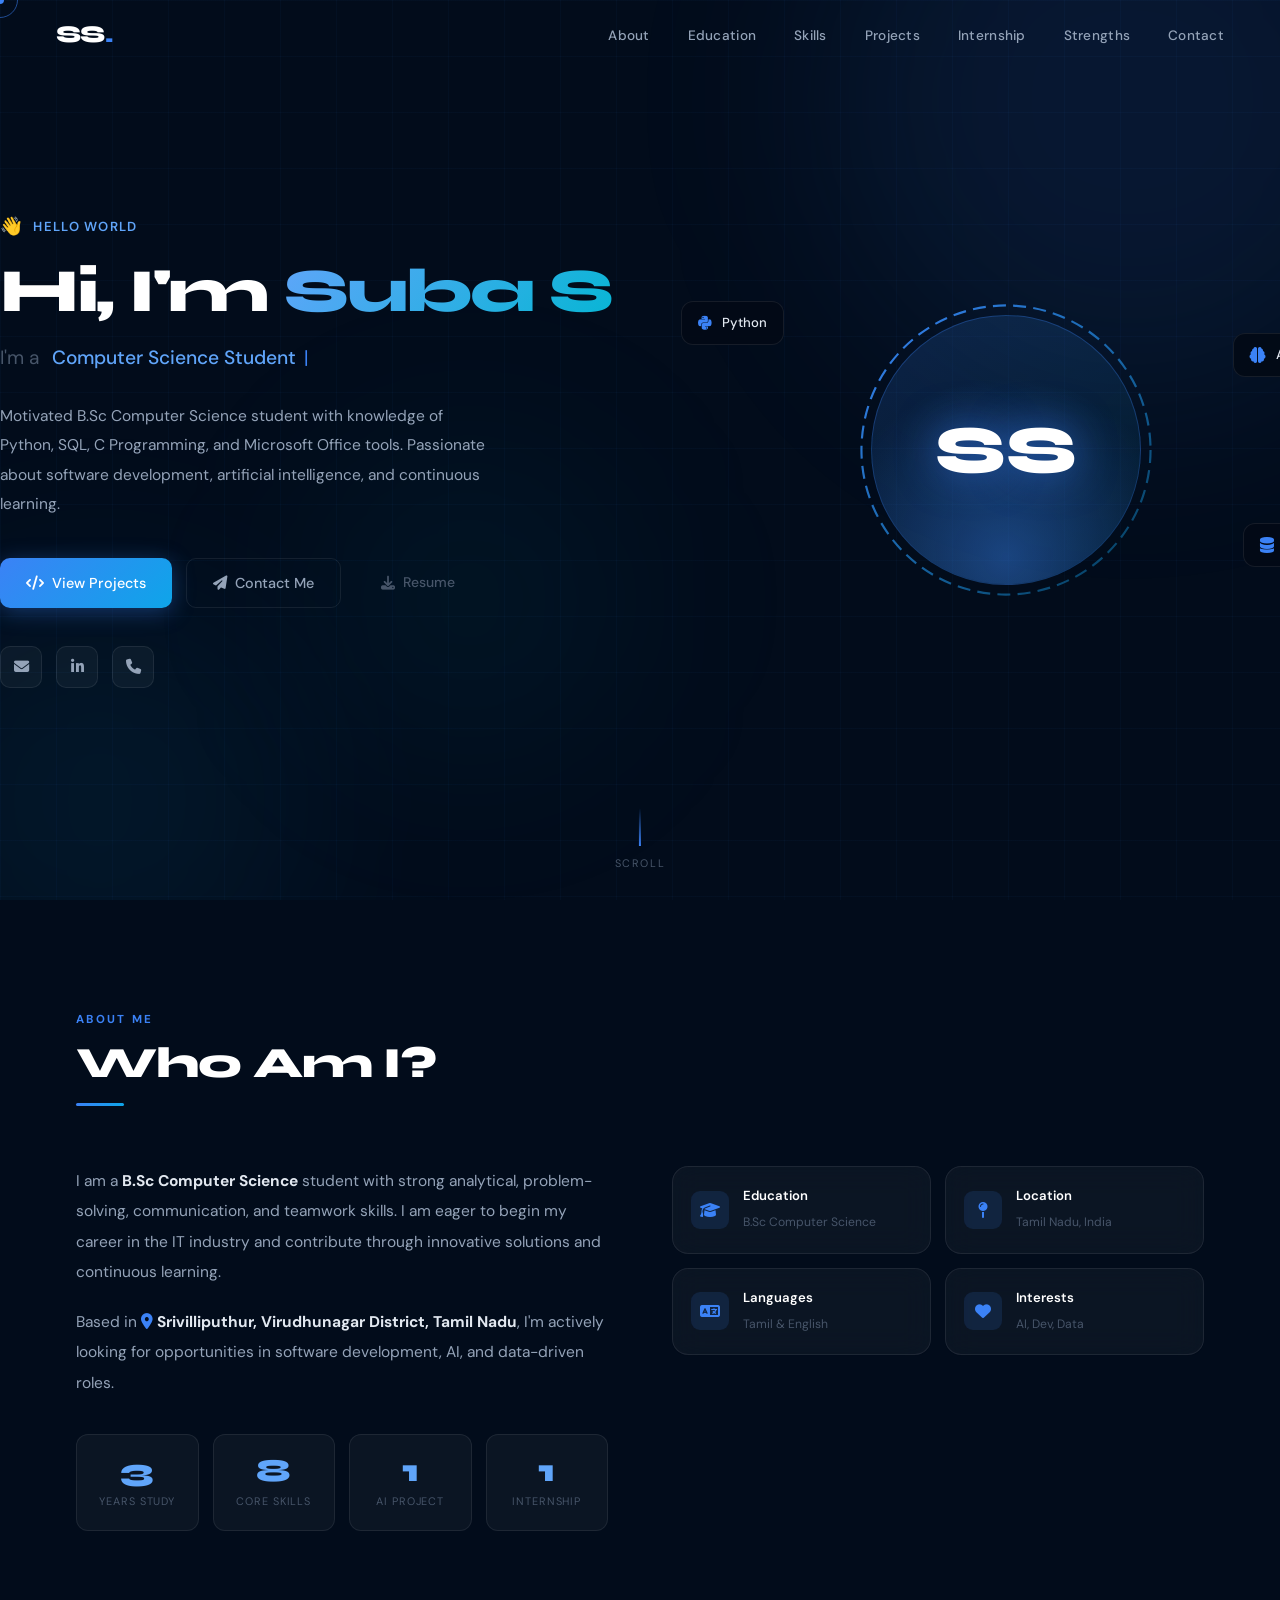
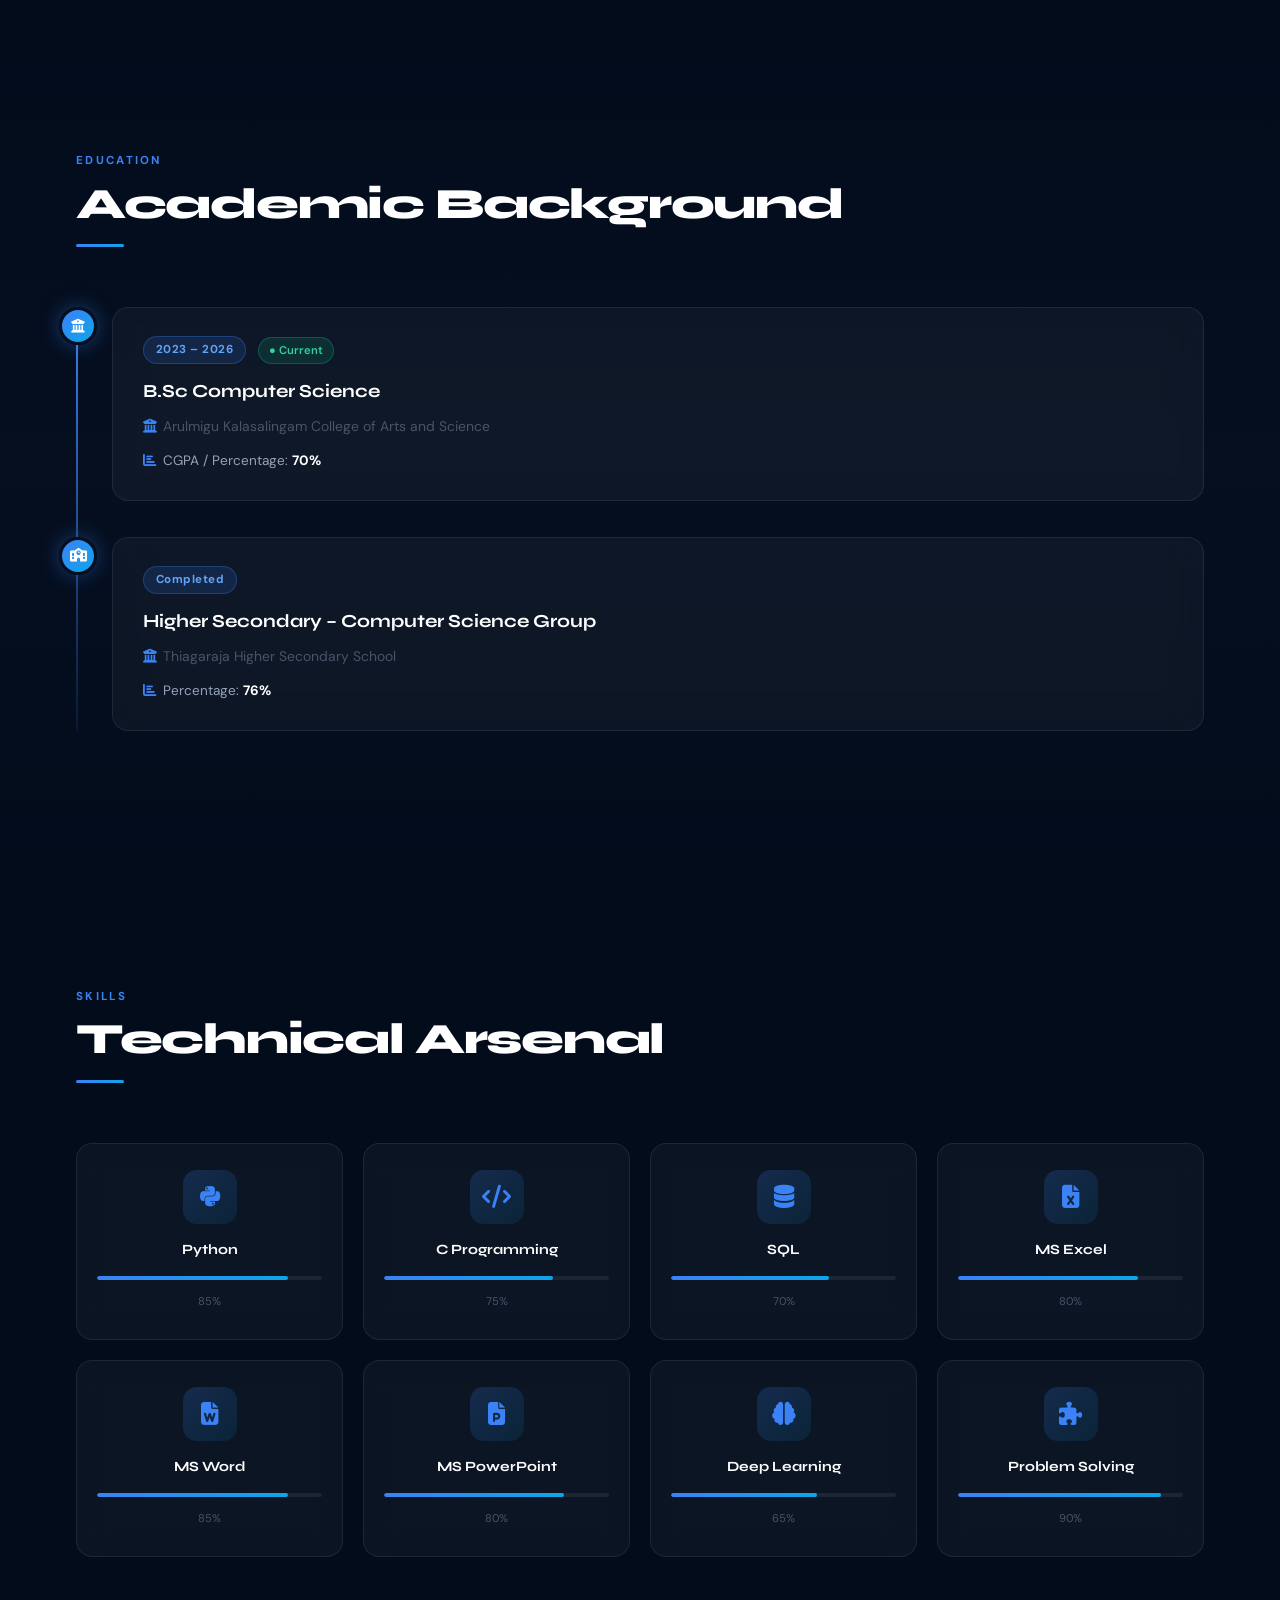
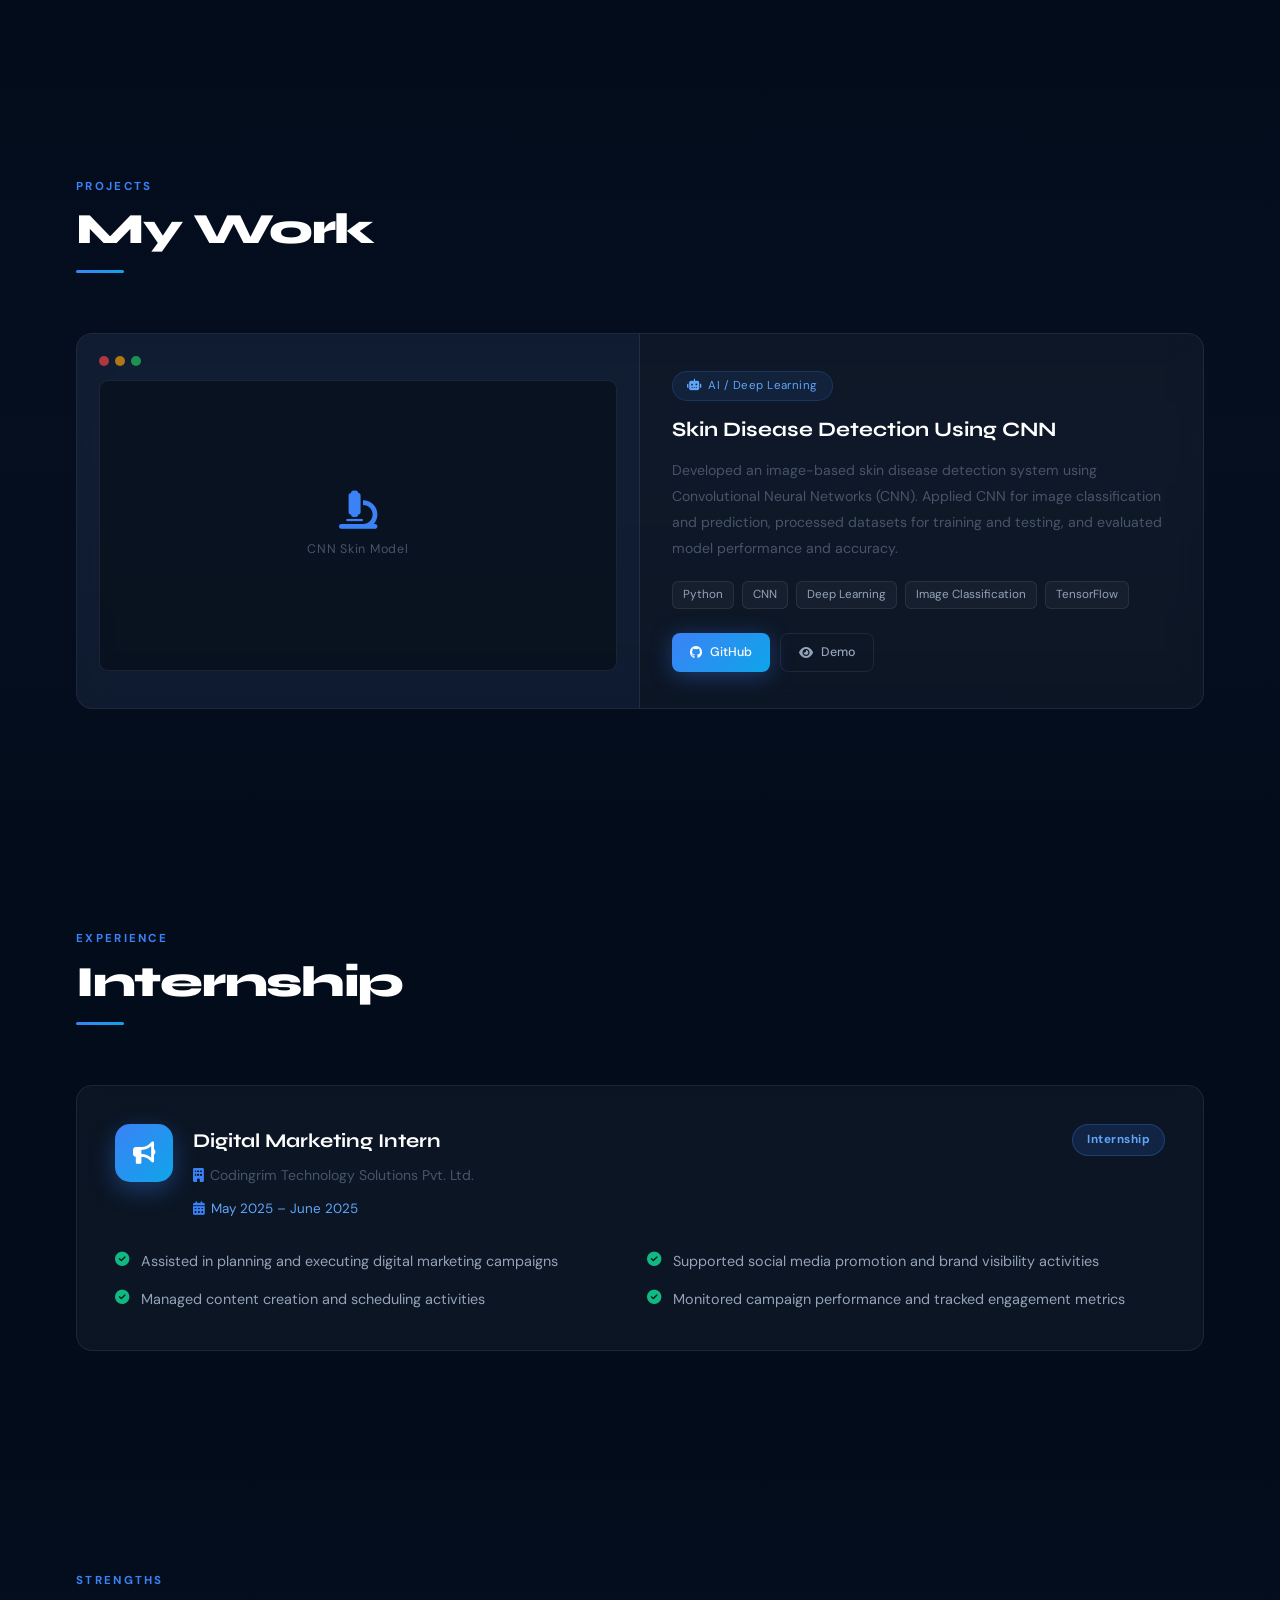
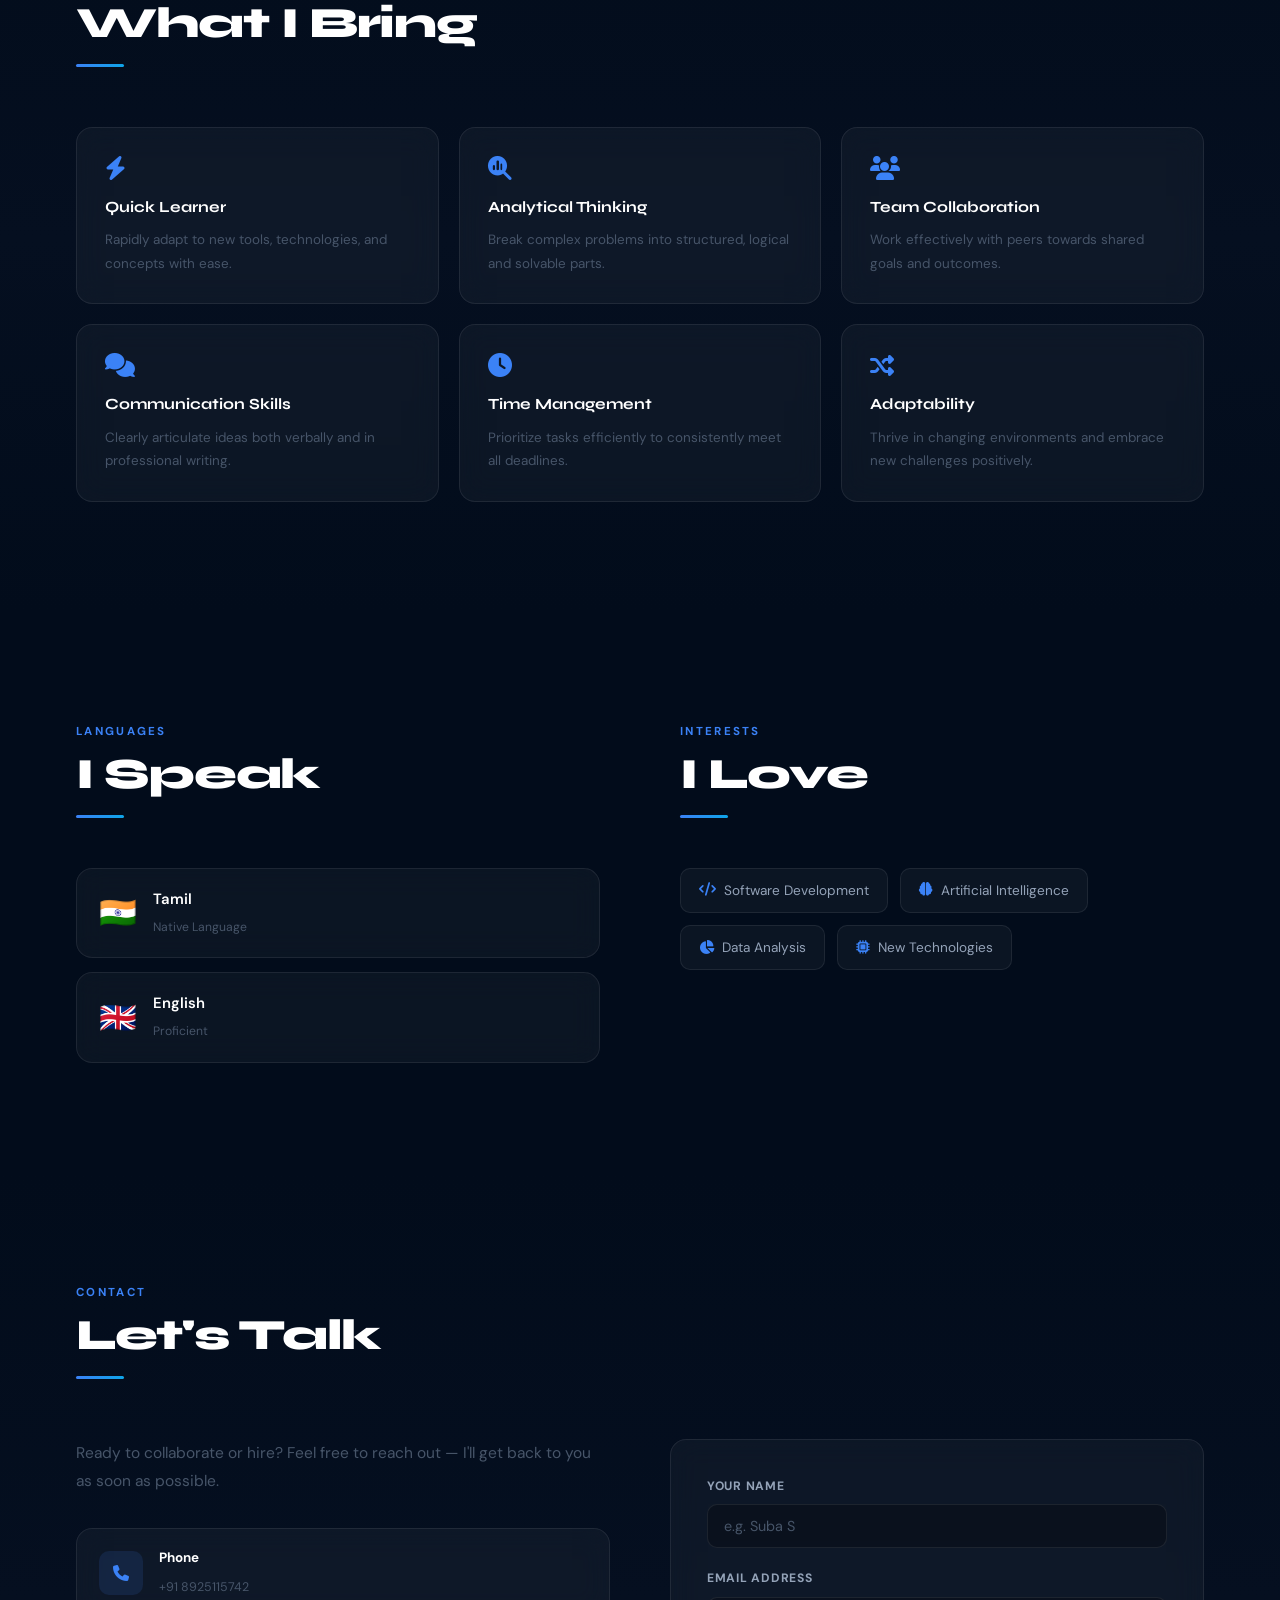
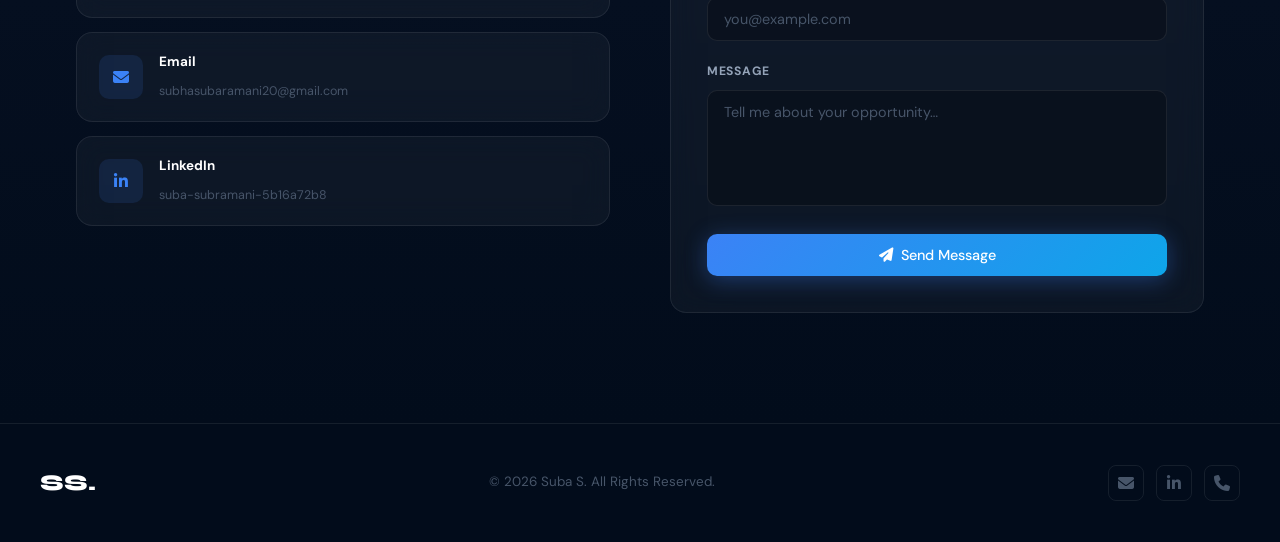
==== commit c2c5547b: "Update index.html" ====
--- a/index.html
+++ b/index.html
@@ -1,376 +1,813 @@
 <!DOCTYPE html>
 <html lang="en">
 <head>
-  <meta charset="UTF-8" />
-  <meta name="viewport" content="width=device-width, initial-scale=1.0" />
-  <title>Suba S | CS Student & Python Developer</title>
-  <meta name="description" content="Portfolio of Suba S – B.Sc Computer Science student, Python Developer, and AI Enthusiast from Tamil Nadu." />
-  <link rel="preconnect" href="https://fonts.googleapis.com" />
-  <link rel="preconnect" href="https://fonts.gstatic.com" crossorigin />
-  <link href="https://fonts.googleapis.com/css2?family=Syne:wght@400;600;700;800&family=DM+Sans:ital,wght@0,300;0,400;0,500;1,300&display=swap" rel="stylesheet" />
-  <link rel="stylesheet" href="https://cdnjs.cloudflare.com/ajax/libs/font-awesome/6.5.0/css/all.min.css" />
-  <link rel="stylesheet" href="style.css" />
+<meta charset="UTF-8"/>
+<meta name="viewport" content="width=device-width, initial-scale=1.0"/>
+<title>Suba S | CS Student & Python Developer</title>
+<meta name="description" content="Portfolio of Suba S – B.Sc Computer Science student, Python Developer, and AI Enthusiast from Tamil Nadu."/>
+<link rel="preconnect" href="https://fonts.googleapis.com"/>
+<link rel="preconnect" href="https://fonts.gstatic.com" crossorigin/>
+<link href="https://fonts.googleapis.com/css2?family=Syne:wght@400;600;700;800&family=DM+Sans:wght@300;400;500&display=swap" rel="stylesheet"/>
+<link rel="stylesheet" href="https://cdnjs.cloudflare.com/ajax/libs/font-awesome/6.5.0/css/all.min.css"/>
+<style>
+/* ══════════════════════════════════════════
+   VARIABLES & RESET
+══════════════════════════════════════════ */
+:root{
+  --bg:#020c1b;
+  --bg2:#050f20;
+  --surface:rgba(255,255,255,0.04);
+  --surface2:rgba(255,255,255,0.07);
+  --border:rgba(255,255,255,0.08);
+  --border-hover:rgba(59,130,246,0.45);
+  --blue:#3b82f6;
+  --blue-light:#60a5fa;
+  --cyan:#0ea5e9;
+  --teal:#06b6d4;
+  --glow:rgba(59,130,246,0.3);
+  --green:#10b981;
+  --text:#e2e8f0;
+  --text-dim:#94a3b8;
+  --text-muted:#475569;
+  --white:#ffffff;
+  --radius:16px;
+  --radius-sm:10px;
+  --nav-h:70px;
+  --font-h:'Syne',sans-serif;
+  --font-b:'DM Sans',sans-serif;
+  --ease:cubic-bezier(.4,0,.2,1);
+  --t:.35s;
+}
+*,*::before,*::after{box-sizing:border-box;margin:0;padding:0;}
+html{scroll-behavior:smooth;font-size:16px;}
+body{background:var(--bg);color:var(--text);font-family:var(--font-b);overflow-x:hidden;line-height:1.7;}
+a{text-decoration:none;color:inherit;}
+ul{list-style:none;}
+button{cursor:pointer;border:none;background:none;font-family:inherit;}
+::-webkit-scrollbar{width:5px;}
+::-webkit-scrollbar-track{background:var(--bg);}
+::-webkit-scrollbar-thumb{background:var(--blue);border-radius:99px;}
+
+/* ══════════════════════════════════════════
+   CURSOR
+══════════════════════════════════════════ */
+.cur-dot,.cur-ring{position:fixed;border-radius:50%;pointer-events:none;z-index:9999;top:0;left:0;}
+.cur-dot{width:8px;height:8px;background:var(--blue);transform:translate(-50%,-50%);}
+.cur-ring{width:36px;height:36px;border:1.5px solid rgba(59,130,246,0.55);transform:translate(-50%,-50%);transition:width .2s,height .2s;}
+
+/* ══════════════════════════════════════════
+   BACKGROUND
+══════════════════════════════════════════ */
+.bg-wrap{position:fixed;inset:0;z-index:0;pointer-events:none;overflow:hidden;}
+.bg-grid{position:absolute;inset:0;
+  background-image:linear-gradient(rgba(59,130,246,.04) 1px,transparent 1px),
+    linear-gradient(90deg,rgba(59,130,246,.04) 1px,transparent 1px);
+  background-size:56px 56px;}
+.orb{position:absolute;border-radius:50%;filter:blur(100px);}
+.orb1{width:600px;height:600px;background:rgba(59,130,246,.1);top:-200px;right:-150px;}
+.orb2{width:400px;height:400px;background:rgba(14,165,233,.07);bottom:-100px;left:-100px;}
+.orb3{width:300px;height:300px;background:rgba(6,182,212,.06);top:50%;left:25%;}
+
+/* ══════════════════════════════════════════
+   NAVBAR
+══════════════════════════════════════════ */
+.navbar{position:fixed;top:0;left:0;right:0;height:var(--nav-h);z-index:1000;transition:background var(--t) var(--ease),box-shadow var(--t);}
+.navbar.scrolled{background:rgba(2,12,27,.88);backdrop-filter:blur(20px);-webkit-backdrop-filter:blur(20px);box-shadow:0 1px 0 var(--border);}
+.nav-inner{max-width:1240px;margin:auto;padding:0 36px;height:100%;display:flex;align-items:center;justify-content:space-between;}
+.nav-logo{font-family:var(--font-h);font-size:1.5rem;font-weight:800;color:var(--white);letter-spacing:-.03em;}
+.nav-logo .dot{color:var(--blue);}
+.nav-links{display:flex;gap:38px;}
+.nav-links a{font-size:.85rem;font-weight:500;color:var(--text-dim);transition:color var(--t);position:relative;letter-spacing:.02em;}
+.nav-links a::after{content:'';position:absolute;bottom:-4px;left:0;width:0;height:1.5px;background:var(--blue);transition:width var(--t);}
+.nav-links a:hover,.nav-links a.active{color:var(--white);}
+.nav-links a:hover::after,.nav-links a.active::after{width:100%;}
+.hamburger{display:none;flex-direction:column;gap:5px;padding:4px;z-index:10;}
+.hamburger span{display:block;width:24px;height:2px;background:var(--text);border-radius:2px;transition:var(--t) var(--ease);}
+.hamburger.active span:nth-child(1){transform:translateY(7px) rotate(45deg);}
+.hamburger.active span:nth-child(2){opacity:0;}
+.hamburger.active span:nth-child(3){transform:translateY(-7px) rotate(-45deg);}
+
+/* ══════════════════════════════════════════
+   BUTTONS
+══════════════════════════════════════════ */
+.btn{display:inline-flex;align-items:center;gap:8px;padding:12px 26px;border-radius:var(--radius-sm);font-family:var(--font-b);font-size:.9rem;font-weight:500;transition:transform var(--t),box-shadow var(--t),border-color var(--t),color var(--t),background var(--t);position:relative;overflow:hidden;}
+.btn-primary{background:linear-gradient(135deg,var(--blue),var(--cyan));color:#fff;box-shadow:0 4px 22px rgba(59,130,246,.35);}
+.btn-primary:hover{transform:translateY(-2px);box-shadow:0 10px 32px rgba(59,130,246,.5);}
+.btn-outline{border:1px solid var(--border);color:var(--text-dim);}
+.btn-outline:hover{border-color:var(--blue);color:var(--blue);transform:translateY(-2px);}
+.btn-ghost{color:var(--text-muted);font-size:.875rem;}
+.btn-ghost:hover{color:var(--white);}
+.btn-sm{padding:8px 18px;font-size:.78rem;border-radius:8px;}
+.btn-full{width:100%;justify-content:center;}
+
+/* ══════════════════════════════════════════
+   LAYOUT HELPERS
+══════════════════════════════════════════ */
+.container{max-width:1200px;margin:auto;padding:0 36px;}
+.section{padding:110px 0;position:relative;z-index:1;}
+.section-alt{background:linear-gradient(180deg,var(--bg),var(--bg2) 50%,var(--bg));}
+.sec-label{font-size:.72rem;letter-spacing:.2em;text-transform:uppercase;color:var(--blue);font-weight:700;margin-bottom:10px;}
+.sec-title{font-family:var(--font-h);font-size:clamp(1.9rem,3.5vw,2.7rem);font-weight:800;color:var(--white);letter-spacing:-.03em;margin-bottom:60px;line-height:1.1;}
+.sec-title::after{content:'';display:block;width:48px;height:3px;background:linear-gradient(90deg,var(--blue),var(--cyan));border-radius:2px;margin-top:16px;}
+
+/* Glass */
+.glass{background:var(--surface);border:1px solid var(--border);backdrop-filter:blur(14px);-webkit-backdrop-filter:blur(14px);border-radius:var(--radius);}
+
+/* Reveal */
+.reveal,.reveal-r{opacity:0;transition:opacity .7s var(--ease),transform .7s var(--ease);}
+.reveal{transform:translateY(32px);}
+.reveal-r{transform:translateX(32px);}
+.reveal.on,.reveal-r.on{opacity:1;transform:none;}
+.d1{transition-delay:.08s!important;}
+.d2{transition-delay:.14s!important;}
+.d3{transition-delay:.20s!important;}
+.d4{transition-delay:.26s!important;}
+.d5{transition-delay:.32s!important;}
+.d6{transition-delay:.38s!important;}
+.d7{transition-delay:.44s!important;}
+
+/* ══════════════════════════════════════════
+   HERO
+══════════════════════════════════════════ */
+.hero{min-height:100vh;display:grid;grid-template-columns:1.1fr .9fr;align-items:center;gap:60px;padding:calc(var(--nav-h)+70px) 60px 80px;max-width:1300px;margin:auto;position:relative;}
+.hero-greeting{display:flex;align-items:center;gap:10px;font-size:.82rem;color:var(--blue-light);font-weight:600;margin-bottom:18px;letter-spacing:.1em;text-transform:uppercase;}
+.wave{font-size:1.1rem;display:inline-block;animation:wv 2.2s ease-in-out infinite;}
+@keyframes wv{0%,100%{transform:rotate(0)}30%{transform:rotate(18deg)}60%{transform:rotate(-8deg)}}
+.hero-name{font-family:var(--font-h);font-size:clamp(2.4rem,4.8vw,4rem);font-weight:800;line-height:1.04;color:var(--white);margin-bottom:18px;letter-spacing:-.04em;}
+.name-hl{background:linear-gradient(130deg,var(--blue-light),var(--teal));-webkit-background-clip:text;-webkit-text-fill-color:transparent;background-clip:text;}
+.hero-role{font-size:1.2rem;color:var(--text-dim);margin-bottom:26px;height:34px;display:flex;align-items:center;gap:8px;}
+.role-pre{color:var(--text-muted);}
+.typed{color:var(--blue-light);font-weight:500;}
+.cblink{color:var(--blue);animation:blink .8s infinite;}
+@keyframes blink{0%,100%{opacity:1}50%{opacity:0}}
+.hero-desc{color:var(--text-dim);font-size:.97rem;line-height:1.9;max-width:490px;margin-bottom:38px;}
+.hero-btns{display:flex;flex-wrap:wrap;gap:14px;margin-bottom:38px;}
+.hero-socials{display:flex;gap:14px;}
+.hero-social-link{width:42px;height:42px;border-radius:10px;border:1px solid var(--border);display:grid;place-items:center;color:var(--text-dim);transition:var(--t);background:var(--surface);font-size:.95rem;}
+.hero-social-link:hover{border-color:var(--blue);color:var(--blue);background:rgba(59,130,246,.1);transform:translateY(-2px);}
+
+/* Hero Visual */
+.hero-visual{display:flex;align-items:center;justify-content:center;position:relative;}
+.av-wrap{position:relative;width:270px;height:270px;}
+.av-ring-svg{position:absolute;inset:-24px;width:calc(100%+48px);height:calc(100%+48px);animation:ringR 18s linear infinite;}
+@keyframes ringR{to{transform:rotate(360deg)}}
+.av-inner{width:100%;height:100%;border-radius:50%;background:linear-gradient(135deg,rgba(59,130,246,.18),rgba(6,182,212,.08));border:1px solid rgba(59,130,246,.3);display:grid;place-items:center;position:relative;overflow:hidden;}
+.av-initials{font-family:var(--font-h);font-size:4.2rem;font-weight:800;color:var(--white);position:relative;z-index:1;text-shadow:0 0 40px rgba(59,130,246,.6);}
+.av-glow{position:absolute;inset:0;background:radial-gradient(circle at 50% 90%,rgba(59,130,246,.4),transparent 65%);}
+.fc{position:absolute;background:rgba(3,10,22,.92);border:1px solid var(--border);backdrop-filter:blur(14px);border-radius:12px;padding:10px 16px;display:flex;align-items:center;gap:10px;font-size:.82rem;font-weight:500;color:var(--text);animation:flt 4s ease-in-out infinite;white-space:nowrap;}
+.fc i{color:var(--blue);font-size:1rem;}
+.fc1{top:-14px;left:-50px;animation-delay:0s;}
+.fc2{top:18px;right:-54px;animation-delay:1.6s;}
+.fc3{bottom:18px;right:-46px;animation-delay:.9s;}
+@keyframes flt{0%,100%{transform:translateY(0)}50%{transform:translateY(-10px)}}
+.scroll-cue{position:absolute;bottom:28px;left:50%;transform:translateX(-50%);display:flex;flex-direction:column;align-items:center;gap:8px;font-size:.68rem;letter-spacing:.14em;text-transform:uppercase;color:var(--text-muted);z-index:2;}
+.scroll-cue span{width:1.5px;height:38px;background:linear-gradient(to bottom,transparent,var(--blue));animation:sc 2s ease infinite;}
+@keyframes sc{0%{transform:scaleY(0);transform-origin:top}50%{transform:scaleY(1);transform-origin:top}51%{transform-origin:bottom}100%{transform:scaleY(0);transform-origin:bottom}}
+
+/* ══════════════════════════════════════════
+   ABOUT
+══════════════════════════════════════════ */
+.about-grid{display:grid;grid-template-columns:1fr 1fr;gap:64px;align-items:start;}
+.about-text p{color:var(--text-dim);margin-bottom:20px;font-size:.97rem;line-height:1.95;}
+.about-text strong{color:var(--text);}
+.about-text .loc-icon{color:var(--blue);margin-right:4px;}
+.stats-row{display:grid;grid-template-columns:repeat(4,1fr);gap:14px;margin-top:36px;}
+.stat-box{background:var(--surface);border:1px solid var(--border);border-radius:12px;padding:20px 12px;text-align:center;transition:border-color var(--t);}
+.stat-box:hover{border-color:var(--border-hover);}
+.stat-n{display:block;font-family:var(--font-h);font-size:2rem;font-weight:800;color:var(--blue-light);line-height:1;}
+.stat-l{font-size:.68rem;color:var(--text-muted);text-transform:uppercase;letter-spacing:.08em;margin-top:5px;display:block;}
+.about-cards{display:grid;grid-template-columns:1fr 1fr;gap:14px;}
+.info-card{padding:18px;display:flex;align-items:center;gap:14px;transition:border-color var(--t),transform var(--t);}
+.info-card:hover{border-color:var(--border-hover);transform:translateY(-2px);}
+.ic-icon{width:38px;height:38px;border-radius:9px;background:rgba(59,130,246,.13);display:grid;place-items:center;font-size:1rem;color:var(--blue);flex-shrink:0;}
+.ic-label{display:block;font-size:.82rem;font-weight:600;color:var(--white);}
+.ic-val{font-size:.76rem;color:var(--text-muted);}
+
+/* ══════════════════════════════════════════
+   EDUCATION
+══════════════════════════════════════════ */
+.timeline{position:relative;padding-left:36px;}
+.timeline::before{content:'';position:absolute;left:0;top:0;bottom:0;width:2px;background:linear-gradient(to bottom,var(--blue),rgba(59,130,246,.1));}
+.tl-item{position:relative;margin-bottom:36px;}
+.tl-dot{position:absolute;left:-53px;width:38px;height:38px;border-radius:50%;background:linear-gradient(135deg,var(--blue),var(--cyan));display:grid;place-items:center;font-size:.85rem;color:#fff;border:3px solid var(--bg2);box-shadow:0 0 20px rgba(59,130,246,.4);}
+.tl-card{padding:28px 30px;transition:border-color var(--t),transform var(--t);}
+.tl-card:hover{border-color:var(--border-hover);transform:translateX(4px);}
+.tl-top{display:flex;align-items:center;gap:12px;margin-bottom:12px;flex-wrap:wrap;}
+.tl-badge{background:rgba(59,130,246,.15);border:1px solid rgba(59,130,246,.3);color:var(--blue-light);padding:3px 12px;border-radius:99px;font-size:.72rem;font-weight:700;letter-spacing:.04em;}
+.tl-cur{background:rgba(16,185,129,.15);border:1px solid rgba(16,185,129,.3);color:#34d399;padding:3px 10px;border-radius:99px;font-size:.7rem;font-weight:600;}
+.tl-card h3{font-family:var(--font-h);font-size:1.15rem;color:var(--white);font-weight:700;margin-bottom:8px;}
+.tl-inst{color:var(--text-muted);font-size:.87rem;margin-bottom:10px;}
+.tl-inst i{margin-right:6px;color:var(--blue);}
+.tl-pct{font-size:.85rem;color:var(--text-dim);}
+.tl-pct i{margin-right:6px;color:var(--blue);}
+.tl-pct strong{color:var(--white);}
+
+/* ══════════════════════════════════════════
+   SKILLS
+══════════════════════════════════════════ */
+.skills-grid{display:grid;grid-template-columns:repeat(4,1fr);gap:20px;}
+.sk-card{padding:26px 20px;text-align:center;transition:border-color var(--t),transform var(--t),box-shadow var(--t);}
+.sk-card:hover{border-color:var(--border-hover);transform:translateY(-5px);box-shadow:0 18px 44px rgba(0,0,0,.35);}
+.sk-icon{width:54px;height:54px;border-radius:14px;background:linear-gradient(135deg,rgba(59,130,246,.2),rgba(14,165,233,.1));margin:0 auto 14px;display:grid;place-items:center;font-size:1.45rem;color:var(--blue);}
+.sk-card h4{font-family:var(--font-h);font-size:.88rem;font-weight:700;color:var(--white);margin-bottom:14px;}
+.sk-bar{height:4px;background:rgba(255,255,255,.07);border-radius:99px;overflow:hidden;margin-bottom:6px;}
+.sk-fill{height:100%;background:linear-gradient(90deg,var(--blue),var(--cyan));border-radius:99px;width:0;transition:width 1.3s var(--ease);}
+.sk-pct{font-size:.7rem;color:var(--text-muted);}
+
+/* ══════════════════════════════════════════
+   PROJECTS
+══════════════════════════════════════════ */
+.proj-card{display:grid;grid-template-columns:1fr 1fr;overflow:hidden;transition:border-color var(--t),transform var(--t),box-shadow var(--t);}
+.proj-card:hover{border-color:var(--border-hover);transform:translateY(-4px);box-shadow:0 28px 64px rgba(0,0,0,.45);}
+.proj-preview{position:relative;background:rgba(59,130,246,.05);border-right:1px solid var(--border);}
+.mock-wrap{padding:22px;}
+.mock-bar{display:flex;gap:6px;margin-bottom:14px;}
+.mock-bar span{width:10px;height:10px;border-radius:50%;}
+.mock-bar span:nth-child(1){background:#ef4444;opacity:.7;}
+.mock-bar span:nth-child(2){background:#f59e0b;opacity:.7;}
+.mock-bar span:nth-child(3){background:#22c55e;opacity:.7;}
+.mock-body{background:rgba(0,0,0,.35);border-radius:9px;aspect-ratio:16/9;display:grid;place-items:center;border:1px solid var(--border);}
+.mock-ph{text-align:center;color:var(--text-muted);}
+.mock-ph i{font-size:2.4rem;color:var(--blue);display:block;margin-bottom:10px;}
+.mock-ph p{font-size:.78rem;letter-spacing:.06em;}
+.proj-overlay{position:absolute;inset:0;background:rgba(2,12,27,.75);display:grid;place-items:center;opacity:0;transition:opacity var(--t);}
+.proj-card:hover .proj-overlay{opacity:1;}
+.proj-overlay i{font-size:2rem;color:var(--blue);}
+.proj-info{padding:36px 32px;}
+.proj-type{display:inline-flex;align-items:center;gap:7px;font-size:.72rem;color:var(--blue-light);background:rgba(59,130,246,.1);border:1px solid rgba(59,130,246,.2);border-radius:99px;padding:4px 14px;margin-bottom:16px;letter-spacing:.04em;}
+.proj-info h3{font-family:var(--font-h);font-size:1.28rem;color:var(--white);font-weight:700;margin-bottom:14px;line-height:1.3;}
+.proj-info p{color:var(--text-muted);font-size:.88rem;line-height:1.85;margin-bottom:20px;}
+.proj-tags{display:flex;flex-wrap:wrap;gap:8px;margin-bottom:24px;}
+.proj-tags span{background:rgba(255,255,255,.04);border:1px solid var(--border);border-radius:6px;padding:3px 10px;font-size:.73rem;color:var(--text-dim);}
+.proj-links{display:flex;gap:10px;}
+
+/* ══════════════════════════════════════════
+   INTERNSHIP
+══════════════════════════════════════════ */
+.intern-card{padding:38px;}
+.intern-head{display:flex;align-items:flex-start;gap:20px;margin-bottom:28px;flex-wrap:wrap;}
+.intern-ico{width:58px;height:58px;border-radius:15px;background:linear-gradient(135deg,var(--blue),var(--cyan));display:grid;place-items:center;font-size:1.4rem;color:#fff;flex-shrink:0;box-shadow:0 8px 24px rgba(59,130,246,.35);}
+.intern-meta{flex:1;}
+.intern-meta h3{font-family:var(--font-h);font-size:1.22rem;color:var(--white);font-weight:700;margin-bottom:6px;}
+.intern-co{color:var(--text-muted);font-size:.88rem;margin-bottom:6px;}
+.intern-co i,.intern-period i{margin-right:6px;color:var(--blue);}
+.intern-period{font-size:.84rem;color:var(--blue-light);}
+.intern-badge{background:rgba(59,130,246,.15);border:1px solid rgba(59,130,246,.3);color:var(--blue-light);padding:5px 14px;border-radius:99px;font-size:.73rem;font-weight:700;height:fit-content;white-space:nowrap;letter-spacing:.04em;}
+.intern-duties{display:grid;grid-template-columns:1fr 1fr;gap:14px;}
+.intern-duties li{display:flex;align-items:flex-start;gap:12px;color:var(--text-dim);font-size:.9rem;line-height:1.7;}
+.intern-duties i{color:var(--green);margin-top:3px;flex-shrink:0;}
+
+/* ══════════════════════════════════════════
+   STRENGTHS
+══════════════════════════════════════════ */
+.str-grid{display:grid;grid-template-columns:repeat(3,1fr);gap:20px;}
+.str-card{padding:28px;transition:border-color var(--t),transform var(--t);}
+.str-card:hover{border-color:var(--border-hover);transform:translateY(-4px);}
+.str-card i{font-size:1.5rem;color:var(--blue);margin-bottom:14px;display:block;}
+.str-card h4{font-family:var(--font-h);font-size:.97rem;color:var(--white);font-weight:700;margin-bottom:8px;}
+.str-card p{font-size:.84rem;color:var(--text-muted);line-height:1.75;}
+
+/* ══════════════════════════════════════════
+   LANGUAGES & INTERESTS
+══════════════════════════════════════════ */
+.extras-grid{display:grid;grid-template-columns:1fr 1fr;gap:80px;align-items:start;}
+.lang-list{display:flex;flex-direction:column;gap:14px;margin-top:-10px;}
+.lang-item{padding:18px 22px;display:flex;align-items:center;gap:16px;transition:border-color var(--t);}
+.lang-item:hover{border-color:var(--border-hover);}
+.lang-flag{font-size:1.9rem;}
+.lang-name{display:block;color:var(--white);font-size:.93rem;font-weight:600;}
+.lang-lvl{font-size:.76rem;color:var(--text-muted);}
+.int-list{display:flex;flex-wrap:wrap;gap:12px;margin-top:-10px;}
+.int-tag{display:inline-flex;align-items:center;gap:8px;background:var(--surface);border:1px solid var(--border);border-radius:10px;padding:10px 18px;font-size:.85rem;color:var(--text-dim);transition:border-color var(--t),color var(--t);}
+.int-tag:hover{border-color:var(--blue);color:var(--blue-light);}
+.int-tag i{color:var(--blue);}
+
+/* ══════════════════════════════════════════
+   CONTACT
+══════════════════════════════════════════ */
+.contact-grid{display:grid;grid-template-columns:1fr 1fr;gap:60px;}
+.contact-intro{color:var(--text-muted);margin-bottom:32px;font-size:.97rem;line-height:1.85;}
+.contact-items{display:flex;flex-direction:column;gap:14px;}
+.c-item{display:flex;align-items:center;gap:16px;padding:18px 22px;transition:border-color var(--t),color var(--t);color:var(--text-dim);}
+.c-item:hover{border-color:var(--border-hover);color:var(--text);}
+.ci-ico{width:44px;height:44px;border-radius:10px;background:rgba(59,130,246,.12);display:grid;place-items:center;font-size:1rem;color:var(--blue);flex-shrink:0;}
+.c-item strong{display:block;color:var(--white);font-size:.84rem;margin-bottom:2px;}
+.c-item span{font-size:.78rem;color:var(--text-muted);}
+.cf{padding:36px;}
+.fg{margin-bottom:20px;}
+.fg label{display:block;font-size:.76rem;font-weight:700;color:var(--text-dim);margin-bottom:8px;letter-spacing:.06em;text-transform:uppercase;}
+.fg input,.fg textarea{width:100%;background:rgba(0,0,0,.25);border:1px solid var(--border);border-radius:10px;padding:12px 16px;color:var(--text);font-family:var(--font-b);font-size:.9rem;outline:none;transition:border-color var(--t),box-shadow var(--t);resize:none;}
+.fg input:focus,.fg textarea:focus{border-color:var(--blue);box-shadow:0 0 0 3px rgba(59,130,246,.12);}
+.fg input::placeholder,.fg textarea::placeholder{color:var(--text-muted);}
+.form-ok{display:none;text-align:center;color:#34d399;font-size:.875rem;margin-top:14px;}
+.form-ok i{margin-right:6px;}
+
+/* ══════════════════════════════════════════
+   FOOTER
+══════════════════════════════════════════ */
+.footer{border-top:1px solid var(--border);padding:40px 36px;position:relative;z-index:1;}
+.footer-inner{max-width:1200px;margin:auto;display:flex;align-items:center;justify-content:space-between;gap:20px;flex-wrap:wrap;}
+.f-logo{font-family:var(--font-h);font-size:1.4rem;font-weight:800;color:var(--white);}
+.footer p{color:var(--text-muted);font-size:.84rem;}
+.f-soc{display:flex;gap:12px;}
+.f-soc a{width:36px;height:36px;border:1px solid var(--border);border-radius:8px;display:grid;place-items:center;color:var(--text-muted);transition:border-color var(--t),color var(--t);}
+.f-soc a:hover{border-color:var(--blue);color:var(--blue);}
+
+/* Back-to-top */
+.btt{position:fixed;bottom:28px;right:28px;width:44px;height:44px;border-radius:12px;background:linear-gradient(135deg,var(--blue),var(--cyan));color:#fff;display:grid;place-items:center;z-index:999;opacity:0;pointer-events:none;transition:opacity var(--t),transform var(--t);box-shadow:0 8px 24px rgba(59,130,246,.4);}
+.btt.on{opacity:1;pointer-events:auto;}
+.btt:hover{transform:translateY(-3px);}
+
+/* ══════════════════════════════════════════
+   RESPONSIVE
+══════════════════════════════════════════ */
+@media(max-width:1060px){
+  .skills-grid{grid-template-columns:repeat(3,1fr);}
+}
+@media(max-width:960px){
+  .hero{grid-template-columns:1fr;padding:calc(var(--nav-h)+50px) 36px 70px;text-align:center;}
+  .hero-desc{margin-left:auto;margin-right:auto;}
+  .hero-btns,.hero-socials{justify-content:center;}
+  .hero-visual{order:-1;}
+  .fc{display:none;}
+  .about-grid{grid-template-columns:1fr;}
+  .about-cards{grid-template-columns:1fr 1fr;}
+  .stats-row{grid-template-columns:repeat(2,1fr);}
+  .contact-grid{grid-template-columns:1fr;}
+  .extras-grid{grid-template-columns:1fr;gap:60px;}
+  .proj-card{grid-template-columns:1fr;}
+  .proj-preview{border-right:none;border-bottom:1px solid var(--border);}
+  .intern-duties{grid-template-columns:1fr;}
+}
+@media(max-width:768px){
+  .hamburger{display:flex;}
+  .nav-links{position:fixed;top:var(--nav-h);left:0;right:0;background:rgba(2,12,27,.97);backdrop-filter:blur(20px);flex-direction:column;padding:28px 36px 36px;gap:22px;transform:translateY(-110%);opacity:0;transition:transform var(--t) var(--ease),opacity var(--t);pointer-events:none;}
+  .nav-links.open{transform:translateY(0);opacity:1;pointer-events:auto;}
+  .skills-grid{grid-template-columns:repeat(2,1fr);}
+  .str-grid{grid-template-columns:1fr 1fr;}
+}
+@media(max-width:520px){
+  .container,.nav-inner{padding:0 20px;}
+  .hero{padding:calc(var(--nav-h)+30px) 20px 50px;}
+  .section{padding:80px 0;}
+  .skills-grid{grid-template-columns:1fr 1fr;}
+  .str-grid{grid-template-columns:1fr;}
+  .about-cards{grid-template-columns:1fr;}
+  .hero-btns{flex-direction:column;align-items:center;}
+  .footer{padding:30px 20px;}
+  .intern-head{flex-direction:column;}
+}
+</style>
 </head>
 <body>
 
-  <!-- Cursor -->
-  <div class="cursor-dot"></div>
-  <div class="cursor-ring"></div>
-
-  <!-- Background Particles -->
+<!-- Cursor -->
+<div class="cur-dot" id="curDot"></div>
+<div class="cur-ring" id="curRing"></div>
+
+<!-- Background -->
+<div class="bg-wrap">
   <div class="bg-grid"></div>
-
-  <!-- ─── NAVBAR ─── -->
-  <nav class="navbar" id="navbar">
-    <div class="nav-inner">
-      <a href="#home" class="nav-logo">SS<span class="dot">.</span></a>
-      <ul class="nav-links" id="navLinks">
-        <li><a href="#about">About</a></li>
-        <li><a href="#education">Education</a></li>
-        <li><a href="#skills">Skills</a></li>
-        <li><a href="#projects">Projects</a></li>
-        <li><a href="#internship">Internship</a></li>
-        <li><a href="#contact">Contact</a></li>
-      </ul>
-      <button class="hamburger" id="hamburger" aria-label="Toggle menu">
-        <span></span><span></span><span></span>
-      </button>
-    </div>
-  </nav>
-
-  <!-- ─── HERO ─── -->
-  <section class="hero" id="home">
-    <div class="hero-noise"></div>
-    <div class="orb orb1"></div>
-    <div class="orb orb2"></div>
-    <div class="orb orb3"></div>
-    <div class="hero-content reveal">
-      <p class="hero-greeting"><span class="wave">👋</span> Hello, World</p>
-      <h1 class="hero-name">Hi, I'm <span class="name-accent">Suba S</span></h1>
-      <div class="hero-role">
-        <span class="role-prefix">I'm a </span>
-        <span class="typed" id="typed"></span><span class="cursor-blink">|</span>
-      </div>
-      <p class="hero-desc">
-        Motivated B.Sc Computer Science student with expertise in Python, SQL, C Programming, and Microsoft Office tools. Passionate about software development, artificial intelligence, and continuous learning.
-      </p>
-      <div class="hero-btns">
-        <a href="#projects" class="btn btn-primary"><i class="fas fa-code"></i> View Projects</a>
-        <a href="#contact" class="btn btn-outline"><i class="fas fa-paper-plane"></i> Contact Me</a>
-        <a href="#" class="btn btn-ghost" download><i class="fas fa-download"></i> Resume</a>
-      </div>
-      <div class="hero-socials">
-        <a href="mailto:subhasubaramani20@gmail.com" aria-label="Email"><i class="fas fa-envelope"></i></a>
-        <a href="https://linkedin.com/in/suba-subramani-5b16a72b8" target="_blank" aria-label="LinkedIn"><i class="fab fa-linkedin-in"></i></a>
-        <a href="tel:+918925115742" aria-label="Phone"><i class="fas fa-phone"></i></a>
-      </div>
-    </div>
-    <div class="hero-visual reveal-right">
-      <div class="avatar-ring">
-        <div class="avatar-inner">
-          <div class="avatar-initials">SS</div>
-          <div class="avatar-glow"></div>
-        </div>
-        <svg class="ring-svg" viewBox="0 0 200 200"><circle cx="100" cy="100" r="90" fill="none" stroke="url(#ringGrad)" stroke-width="1.5" stroke-dasharray="8 4"/><defs><linearGradient id="ringGrad" x1="0%" y1="0%" x2="100%" y2="100%"><stop offset="0%" stop-color="#3b82f6"/><stop offset="100%" stop-color="#0ea5e9"/></linearGradient></defs></svg>
-      </div>
-      <div class="floating-card fc1"><i class="fab fa-python"></i><span>Python</span></div>
-      <div class="floating-card fc2"><i class="fas fa-brain"></i><span>AI / ML</span></div>
-      <div class="floating-card fc3"><i class="fas fa-database"></i><span>SQL</span></div>
-    </div>
-    <a href="#about" class="scroll-cue"><span></span>Scroll</a>
-  </section>
-
-  <!-- ─── ABOUT ─── -->
-  <section class="section" id="about">
-    <div class="container">
-      <div class="section-label reveal">About Me</div>
-      <h2 class="section-title reveal">Who Am I?</h2>
-      <div class="about-grid">
-        <div class="about-text reveal">
-          <p>I am a <strong>B.Sc Computer Science</strong> student with strong analytical, problem-solving, communication, and teamwork skills. I am eager to begin my career in the IT industry and contribute through innovative solutions and continuous learning.</p>
-          <p>Based in <i class="fas fa-map-marker-alt"></i> <strong>Srivilliputhur, Virudhunagar District, Tamil Nadu</strong>, I'm actively looking for opportunities in software development, AI, and data-driven roles.</p>
-          <div class="about-stats">
-            <div class="stat"><span class="stat-num" data-count="3">0</span><span class="stat-label">Years of Study</span></div>
-            <div class="stat"><span class="stat-num" data-count="8">0</span><span class="stat-label">Core Skills</span></div>
-            <div class="stat"><span class="stat-num" data-count="1">0</span><span class="stat-label">AI Project</span></div>
-            <div class="stat"><span class="stat-num" data-count="1">0</span><span class="stat-label">Internship</span></div>
+  <div class="orb orb1"></div>
+  <div class="orb orb2"></div>
+  <div class="orb orb3"></div>
+</div>
+
+<!-- ─────────────────────────────────────────
+     NAVBAR
+───────────────────────────────────────── -->
+<nav class="navbar" id="navbar">
+  <div class="nav-inner">
+    <a href="#home" class="nav-logo">SS<span class="dot">.</span></a>
+    <ul class="nav-links" id="navLinks">
+      <li><a href="#about">About</a></li>
+      <li><a href="#education">Education</a></li>
+      <li><a href="#skills">Skills</a></li>
+      <li><a href="#projects">Projects</a></li>
+      <li><a href="#internship">Internship</a></li>
+      <li><a href="#strengths">Strengths</a></li>
+      <li><a href="#contact">Contact</a></li>
+    </ul>
+    <button class="hamburger" id="hamburger" aria-label="Menu">
+      <span></span><span></span><span></span>
+    </button>
+  </div>
+</nav>
+
+<!-- ─────────────────────────────────────────
+     HERO
+───────────────────────────────────────── -->
+<section class="hero" id="home">
+  <div class="hero-content reveal">
+    <p class="hero-greeting"><span class="wave">👋</span> Hello World</p>
+    <h1 class="hero-name">Hi, I'm <span class="name-hl">Suba S</span></h1>
+    <div class="hero-role">
+      <span class="role-pre">I'm a&nbsp;</span>
+      <span class="typed" id="typed"></span><span class="cblink">|</span>
+    </div>
+    <p class="hero-desc">Motivated B.Sc Computer Science student with knowledge of Python, SQL, C Programming, and Microsoft Office tools. Passionate about software development, artificial intelligence, and continuous learning.</p>
+    <div class="hero-btns">
+      <a href="#projects" class="btn btn-primary"><i class="fas fa-code"></i>View Projects</a>
+      <a href="#contact" class="btn btn-outline"><i class="fas fa-paper-plane"></i>Contact Me</a>
+      <a href="#" class="btn btn-ghost" download><i class="fas fa-download"></i>Resume</a>
+    </div>
+    <div class="hero-socials">
+      <a href="mailto:subhasubaramani20@gmail.com" class="hero-social-link" aria-label="Email"><i class="fas fa-envelope"></i></a>
+      <a href="https://linkedin.com/in/suba-subramani-5b16a72b8" target="_blank" class="hero-social-link" aria-label="LinkedIn"><i class="fab fa-linkedin-in"></i></a>
+      <a href="tel:+918925115742" class="hero-social-link" aria-label="Phone"><i class="fas fa-phone"></i></a>
+    </div>
+  </div>
+
+  <div class="hero-visual reveal-r">
+    <div class="av-wrap">
+      <svg class="av-ring-svg" viewBox="0 0 220 220" fill="none" xmlns="http://www.w3.org/2000/svg">
+        <circle cx="110" cy="110" r="100" stroke="url(#rg)" stroke-width="1.5" stroke-dasharray="9 5"/>
+        <defs>
+          <linearGradient id="rg" x1="0%" y1="0%" x2="100%" y2="100%">
+            <stop offset="0%" stop-color="#3b82f6"/>
+            <stop offset="100%" stop-color="#0ea5e9" stop-opacity="0.3"/>
+          </linearGradient>
+        </defs>
+      </svg>
+      <div class="av-inner">
+        <span class="av-initials">SS</span>
+        <div class="av-glow"></div>
+      </div>
+    </div>
+    <div class="fc fc1"><i class="fab fa-python"></i><span>Python</span></div>
+    <div class="fc fc2"><i class="fas fa-brain"></i><span>AI / ML</span></div>
+    <div class="fc fc3"><i class="fas fa-database"></i><span>SQL</span></div>
+  </div>
+
+  <a href="#about" class="scroll-cue"><span></span>Scroll</a>
+</section>
+
+<!-- ─────────────────────────────────────────
+     ABOUT
+───────────────────────────────────────── -->
+<section class="section" id="about">
+  <div class="container">
+    <div class="sec-label reveal">About Me</div>
+    <h2 class="sec-title reveal">Who Am I?</h2>
+    <div class="about-grid">
+      <div class="about-text reveal">
+        <p>I am a <strong>B.Sc Computer Science</strong> student with strong analytical, problem-solving, communication, and teamwork skills. I am eager to begin my career in the IT industry and contribute through innovative solutions and continuous learning.</p>
+        <p>Based in <i class="fas fa-map-marker-alt loc-icon"></i><strong>Srivilliputhur, Virudhunagar District, Tamil Nadu</strong>, I'm actively looking for opportunities in software development, AI, and data-driven roles.</p>
+        <div class="stats-row">
+          <div class="stat-box"><span class="stat-n" data-count="3">0</span><span class="stat-l">Years Study</span></div>
+          <div class="stat-box"><span class="stat-n" data-count="8">0</span><span class="stat-l">Core Skills</span></div>
+          <div class="stat-box"><span class="stat-n" data-count="1">0</span><span class="stat-l">AI Project</span></div>
+          <div class="stat-box"><span class="stat-n" data-count="1">0</span><span class="stat-l">Internship</span></div>
+        </div>
+      </div>
+      <div class="about-cards reveal-r">
+        <div class="info-card glass"><div class="ic-icon"><i class="fas fa-graduation-cap"></i></div><div><span class="ic-label">Education</span><span class="ic-val">B.Sc Computer Science</span></div></div>
+        <div class="info-card glass"><div class="ic-icon"><i class="fas fa-map-pin"></i></div><div><span class="ic-label">Location</span><span class="ic-val">Tamil Nadu, India</span></div></div>
+        <div class="info-card glass"><div class="ic-icon"><i class="fas fa-language"></i></div><div><span class="ic-label">Languages</span><span class="ic-val">Tamil &amp; English</span></div></div>
+        <div class="info-card glass"><div class="ic-icon"><i class="fas fa-heart"></i></div><div><span class="ic-label">Interests</span><span class="ic-val">AI, Dev, Data</span></div></div>
+      </div>
+    </div>
+  </div>
+</section>
+
+<!-- ─────────────────────────────────────────
+     EDUCATION
+───────────────────────────────────────── -->
+<section class="section section-alt" id="education">
+  <div class="container">
+    <div class="sec-label reveal">Education</div>
+    <h2 class="sec-title reveal">Academic Background</h2>
+    <div class="timeline">
+      <div class="tl-item reveal">
+        <div class="tl-dot"><i class="fas fa-university"></i></div>
+        <div class="tl-card glass">
+          <div class="tl-top">
+            <span class="tl-badge">2023 – 2026</span>
+            <span class="tl-cur">● Current</span>
           </div>
-        </div>
-        <div class="about-cards reveal-right">
-          <div class="info-card glass"><i class="fas fa-graduation-cap"></i><div><strong>Education</strong><span>B.Sc Computer Science</span></div></div>
-          <div class="info-card glass"><i class="fas fa-map-pin"></i><div><strong>Location</strong><span>Tamil Nadu, India</span></div></div>
-          <div class="info-card glass"><i class="fas fa-language"></i><div><strong>Languages</strong><span>Tamil, English</span></div></div>
-          <div class="info-card glass"><i class="fas fa-heart"></i><div><strong>Interests</strong><span>AI, Data Analysis, Dev</span></div></div>
-        </div>
-      </div>
-    </div>
-  </section>
-
-  <!-- ─── EDUCATION ─── -->
-  <section class="section section-alt" id="education">
-    <div class="container">
-      <div class="section-label reveal">Education</div>
-      <h2 class="section-title reveal">Academic Background</h2>
-      <div class="timeline">
-        <div class="timeline-item reveal">
-          <div class="timeline-dot"><i class="fas fa-university"></i></div>
-          <div class="timeline-card glass">
-            <div class="tl-header">
-              <span class="tl-badge">2023 – 2026</span>
-              <span class="tl-status current">Current</span>
-            </div>
-            <h3>B.Sc Computer Science</h3>
-            <p class="tl-school"><i class="fas fa-building-columns"></i> Arulmigu Kalasalingam College of Arts and Science</p>
-            <div class="tl-meta">
-              <span><i class="fas fa-chart-bar"></i> CGPA: <strong>70%</strong></span>
+          <h3>B.Sc Computer Science</h3>
+          <p class="tl-inst"><i class="fas fa-building-columns"></i>Arulmigu Kalasalingam College of Arts and Science</p>
+          <p class="tl-pct"><i class="fas fa-chart-bar"></i>CGPA / Percentage: <strong>70%</strong></p>
+        </div>
+      </div>
+      <div class="tl-item reveal">
+        <div class="tl-dot"><i class="fas fa-school"></i></div>
+        <div class="tl-card glass">
+          <div class="tl-top">
+            <span class="tl-badge">Completed</span>
+          </div>
+          <h3>Higher Secondary – Computer Science Group</h3>
+          <p class="tl-inst"><i class="fas fa-building-columns"></i>Thiagaraja Higher Secondary School</p>
+          <p class="tl-pct"><i class="fas fa-chart-bar"></i>Percentage: <strong>76%</strong></p>
+        </div>
+      </div>
+    </div>
+  </div>
+</section>
+
+<!-- ─────────────────────────────────────────
+     SKILLS
+───────────────────────────────────────── -->
+<section class="section" id="skills">
+  <div class="container">
+    <div class="sec-label reveal">Skills</div>
+    <h2 class="sec-title reveal">Technical Arsenal</h2>
+    <div class="skills-grid" id="skillsGrid">
+      <div class="sk-card glass reveal d1"><div class="sk-icon"><i class="fab fa-python"></i></div><h4>Python</h4><div class="sk-bar"><div class="sk-fill" data-w="85"></div></div><span class="sk-pct">85%</span></div>
+      <div class="sk-card glass reveal d2"><div class="sk-icon"><i class="fas fa-code"></i></div><h4>C Programming</h4><div class="sk-bar"><div class="sk-fill" data-w="75"></div></div><span class="sk-pct">75%</span></div>
+      <div class="sk-card glass reveal d3"><div class="sk-icon"><i class="fas fa-database"></i></div><h4>SQL</h4><div class="sk-bar"><div class="sk-fill" data-w="70"></div></div><span class="sk-pct">70%</span></div>
+      <div class="sk-card glass reveal d4"><div class="sk-icon"><i class="fas fa-file-excel"></i></div><h4>MS Excel</h4><div class="sk-bar"><div class="sk-fill" data-w="80"></div></div><span class="sk-pct">80%</span></div>
+      <div class="sk-card glass reveal d1"><div class="sk-icon"><i class="fas fa-file-word"></i></div><h4>MS Word</h4><div class="sk-bar"><div class="sk-fill" data-w="85"></div></div><span class="sk-pct">85%</span></div>
+      <div class="sk-card glass reveal d2"><div class="sk-icon"><i class="fas fa-file-powerpoint"></i></div><h4>MS PowerPoint</h4><div class="sk-bar"><div class="sk-fill" data-w="80"></div></div><span class="sk-pct">80%</span></div>
+      <div class="sk-card glass reveal d3"><div class="sk-icon"><i class="fas fa-brain"></i></div><h4>Deep Learning</h4><div class="sk-bar"><div class="sk-fill" data-w="65"></div></div><span class="sk-pct">65%</span></div>
+      <div class="sk-card glass reveal d4"><div class="sk-icon"><i class="fas fa-puzzle-piece"></i></div><h4>Problem Solving</h4><div class="sk-bar"><div class="sk-fill" data-w="90"></div></div><span class="sk-pct">90%</span></div>
+    </div>
+  </div>
+</section>
+
+<!-- ─────────────────────────────────────────
+     PROJECTS
+───────────────────────────────────────── -->
+<section class="section section-alt" id="projects">
+  <div class="container">
+    <div class="sec-label reveal">Projects</div>
+    <h2 class="sec-title reveal">My Work</h2>
+    <div class="proj-card glass reveal">
+      <div class="proj-preview">
+        <div class="mock-wrap">
+          <div class="mock-bar"><span></span><span></span><span></span></div>
+          <div class="mock-body">
+            <div class="mock-ph">
+              <i class="fas fa-microscope"></i>
+              <p>CNN Skin Model</p>
             </div>
           </div>
         </div>
-        <div class="timeline-item reveal">
-          <div class="timeline-dot"><i class="fas fa-school"></i></div>
-          <div class="timeline-card glass">
-            <div class="tl-header">
-              <span class="tl-badge">Completed</span>
-            </div>
-            <h3>Higher Secondary (Computer Science)</h3>
-            <p class="tl-school"><i class="fas fa-building-columns"></i> Thiagaraja Higher Secondary School</p>
-            <div class="tl-meta">
-              <span><i class="fas fa-chart-bar"></i> Percentage: <strong>76%</strong></span>
-            </div>
-          </div>
-        </div>
-      </div>
-    </div>
-  </section>
-
-  <!-- ─── SKILLS ─── -->
-  <section class="section" id="skills">
-    <div class="container">
-      <div class="section-label reveal">Skills</div>
-      <h2 class="section-title reveal">Technical Arsenal</h2>
-      <div class="skills-grid">
-        <div class="skill-card glass reveal" data-delay="0">
-          <div class="skill-icon"><i class="fab fa-python"></i></div>
-          <h4>Python</h4>
-          <div class="skill-bar"><div class="skill-fill" data-width="85"></div></div>
-          <span class="skill-pct">85%</span>
-        </div>
-        <div class="skill-card glass reveal" data-delay="1">
-          <div class="skill-icon"><i class="fas fa-code"></i></div>
-          <h4>C Programming</h4>
-          <div class="skill-bar"><div class="skill-fill" data-width="75"></div></div>
-          <span class="skill-pct">75%</span>
-        </div>
-        <div class="skill-card glass reveal" data-delay="2">
-          <div class="skill-icon"><i class="fas fa-database"></i></div>
-          <h4>SQL</h4>
-          <div class="skill-bar"><div class="skill-fill" data-width="70"></div></div>
-          <span class="skill-pct">70%</span>
-        </div>
-        <div class="skill-card glass reveal" data-delay="3">
-          <div class="skill-icon"><i class="fas fa-file-excel"></i></div>
-          <h4>MS Excel</h4>
-          <div class="skill-bar"><div class="skill-fill" data-width="80"></div></div>
-          <span class="skill-pct">80%</span>
-        </div>
-        <div class="skill-card glass reveal" data-delay="4">
-          <div class="skill-icon"><i class="fas fa-file-word"></i></div>
-          <h4>MS Word</h4>
-          <div class="skill-bar"><div class="skill-fill" data-width="85"></div></div>
-          <span class="skill-pct">85%</span>
-        </div>
-        <div class="skill-card glass reveal" data-delay="5">
-          <div class="skill-icon"><i class="fas fa-file-powerpoint"></i></div>
-          <h4>MS PowerPoint</h4>
-          <div class="skill-bar"><div class="skill-fill" data-width="80"></div></div>
-          <span class="skill-pct">80%</span>
-        </div>
-        <div class="skill-card glass reveal" data-delay="6">
-          <div class="skill-icon"><i class="fas fa-brain"></i></div>
-          <h4>Deep Learning</h4>
-          <div class="skill-bar"><div class="skill-fill" data-width="65"></div></div>
-          <span class="skill-pct">65%</span>
-        </div>
-        <div class="skill-card glass reveal" data-delay="7">
-          <div class="skill-icon"><i class="fas fa-puzzle-piece"></i></div>
-          <h4>Problem Solving</h4>
-          <div class="skill-bar"><div class="skill-fill" data-width="90"></div></div>
-          <span class="skill-pct">90%</span>
-        </div>
-      </div>
-    </div>
-  </section>
-
-  <!-- ─── PROJECTS ─── -->
-  <section class="section section-alt" id="projects">
-    <div class="container">
-      <div class="section-label reveal">Projects</div>
-      <h2 class="section-title reveal">My Work</h2>
-      <div class="projects-grid">
-        <div class="project-card glass reveal">
-          <div class="project-preview">
-            <div class="project-mockup">
-              <div class="mockup-bar"><span></span><span></span><span></span></div>
-              <div class="mockup-body">
-                <div class="mockup-img-placeholder">
-                  <i class="fas fa-microscope"></i>
-                  <p>CNN Model</p>
-                </div>
-              </div>
-            </div>
-            <div class="project-overlay">
-              <i class="fas fa-external-link-alt"></i>
-            </div>
-          </div>
-          <div class="project-info">
-            <div class="project-type"><i class="fas fa-robot"></i> AI / Deep Learning</div>
-            <h3>Skin Disease Detection Using CNN</h3>
-            <p>Developed an image-based skin disease detection system using Convolutional Neural Networks (CNN). Applied CNN for image classification and prediction, processed datasets for training and testing, and evaluated model performance and accuracy.</p>
-            <div class="project-tags">
-              <span>Python</span>
-              <span>CNN</span>
-              <span>Deep Learning</span>
-              <span>Image Classification</span>
-              <span>TensorFlow</span>
-            </div>
-            <div class="project-links">
-              <a href="#" class="btn btn-sm btn-primary"><i class="fab fa-github"></i> GitHub</a>
-              <a href="#" class="btn btn-sm btn-outline"><i class="fas fa-eye"></i> Demo</a>
-            </div>
-          </div>
-        </div>
-      </div>
-    </div>
-  </section>
-
-  <!-- ─── INTERNSHIP ─── -->
-  <section class="section" id="internship">
-    <div class="container">
-      <div class="section-label reveal">Experience</div>
-      <h2 class="section-title reveal">Internship</h2>
-      <div class="intern-card glass reveal">
-        <div class="intern-header">
-          <div class="intern-logo"><i class="fas fa-bullhorn"></i></div>
-          <div class="intern-meta">
-            <h3>Digital Marketing Intern</h3>
-            <p class="intern-company"><i class="fas fa-building"></i> Codingrim Technology Solutions Pvt. Ltd.</p>
-            <span class="intern-period"><i class="fas fa-calendar-alt"></i> May 2025 – June 2025</span>
-          </div>
-          <span class="intern-badge">Internship</span>
-        </div>
-        <ul class="intern-duties">
-          <li><i class="fas fa-check-circle"></i> Assisted in planning and executing digital marketing campaigns</li>
-          <li><i class="fas fa-check-circle"></i> Supported social media promotion and brand visibility activities</li>
-          <li><i class="fas fa-check-circle"></i> Managed content creation and scheduling activities</li>
-          <li><i class="fas fa-check-circle"></i> Monitored campaign performance and tracked engagement metrics</li>
-        </ul>
-      </div>
-    </div>
-  </section>
-
-  <!-- ─── STRENGTHS ─── -->
-  <section class="section section-alt" id="strengths">
-    <div class="container">
-      <div class="section-label reveal">Strengths</div>
-      <h2 class="section-title reveal">What I Bring</h2>
-      <div class="strengths-grid">
-        <div class="strength-card glass reveal"><i class="fas fa-bolt"></i><h4>Quick Learner</h4><p>Rapidly adapt to new tools, technologies, and concepts.</p></div>
-        <div class="strength-card glass reveal"><i class="fas fa-magnifying-glass-chart"></i><h4>Analytical Thinking</h4><p>Break down complex problems into structured, solvable parts.</p></div>
-        <div class="strength-card glass reveal"><i class="fas fa-users"></i><h4>Team Collaboration</h4><p>Work effectively with peers towards shared goals.</p></div>
-        <div class="strength-card glass reveal"><i class="fas fa-comments"></i><h4>Communication</h4><p>Clearly articulate ideas both verbally and in writing.</p></div>
-        <div class="strength-card glass reveal"><i class="fas fa-clock"></i><h4>Time Management</h4><p>Prioritize tasks efficiently to meet deadlines consistently.</p></div>
-        <div class="strength-card glass reveal"><i class="fas fa-shuffle"></i><h4>Adaptability</h4><p>Thrive in changing environments and embrace new challenges.</p></div>
-      </div>
-    </div>
-  </section>
-
-  <!-- ─── LANGUAGES & INTERESTS ─── -->
-  <section class="section" id="extras">
-    <div class="container">
-      <div class="extras-grid">
-        <div class="extra-block reveal">
-          <div class="section-label">Languages</div>
-          <h2 class="section-title">I Speak</h2>
-          <div class="lang-list">
-            <div class="lang-item glass"><span class="lang-flag">🇮🇳</span><div><strong>Tamil</strong><small>Native</small></div></div>
-            <div class="lang-item glass"><span class="lang-flag">🇬🇧</span><div><strong>English</strong><small>Proficient</small></div></div>
-          </div>
-        </div>
-        <div class="extra-block reveal-right">
-          <div class="section-label">Interests</div>
-          <h2 class="section-title">I Love</h2>
-          <div class="interest-list">
-            <span class="interest-tag"><i class="fas fa-code"></i> Software Development</span>
-            <span class="interest-tag"><i class="fas fa-brain"></i> Artificial Intelligence</span>
-            <span class="interest-tag"><i class="fas fa-chart-pie"></i> Data Analysis</span>
-            <span class="interest-tag"><i class="fas fa-microchip"></i> New Technologies</span>
-          </div>
-        </div>
-      </div>
-    </div>
-  </section>
-
-  <!-- ─── CONTACT ─── -->
-  <section class="section section-alt" id="contact">
-    <div class="container">
-      <div class="section-label reveal">Contact</div>
-      <h2 class="section-title reveal">Let's Talk</h2>
-      <div class="contact-grid">
-        <div class="contact-info reveal">
-          <p class="contact-intro">Ready to collaborate or hire? Feel free to reach out and I'll get back to you as soon as possible.</p>
-          <div class="contact-items">
-            <a href="tel:+918925115742" class="contact-item glass">
-              <div class="ci-icon"><i class="fas fa-phone"></i></div>
-              <div><strong>Phone</strong><span>+91 8925115742</span></div>
-            </a>
-            <a href="mailto:subhasubaramani20@gmail.com" class="contact-item glass">
-              <div class="ci-icon"><i class="fas fa-envelope"></i></div>
-              <div><strong>Email</strong><span>subhasubaramani20@gmail.com</span></div>
-            </a>
-            <a href="https://linkedin.com/in/suba-subramani-5b16a72b8" target="_blank" class="contact-item glass">
-              <div class="ci-icon"><i class="fab fa-linkedin-in"></i></div>
-              <div><strong>LinkedIn</strong><span>suba-subramani-5b16a72b8</span></div>
-            </a>
-          </div>
-        </div>
-        <form class="contact-form glass reveal-right" id="contactForm" novalidate>
-          <div class="form-group">
-            <label for="name">Your Name</label>
-            <input type="text" id="name" name="name" placeholder="Suba S" required />
-          </div>
-          <div class="form-group">
-            <label for="email">Email Address</label>
-            <input type="email" id="email" name="email" placeholder="you@example.com" required />
-          </div>
-          <div class="form-group">
-            <label for="message">Message</label>
-            <textarea id="message" name="message" rows="5" placeholder="Tell me about your opportunity..." required></textarea>
-          </div>
-          <button type="submit" class="btn btn-primary btn-full">
-            <i class="fas fa-paper-plane"></i> Send Message
-          </button>
-          <p class="form-success" id="formSuccess"><i class="fas fa-check-circle"></i> Message sent! I'll reply soon.</p>
-        </form>
-      </div>
-    </div>
-  </section>
-
-  <!-- ─── FOOTER ─── -->
-  <footer class="footer">
-    <div class="footer-inner">
-      <div class="footer-logo">SS<span class="dot">.</span></div>
-      <p>© 2026 Suba S. All Rights Reserved.</p>
-      <div class="footer-socials">
-        <a href="mailto:subhasubaramani20@gmail.com"><i class="fas fa-envelope"></i></a>
-        <a href="https://linkedin.com/in/suba-subramani-5b16a72b8" target="_blank"><i class="fab fa-linkedin-in"></i></a>
-        <a href="tel:+918925115742"><i class="fas fa-phone"></i></a>
-      </div>
-    </div>
-  </footer>
-
-  <!-- Back to top -->
-  <button class="back-top" id="backTop" aria-label="Back to top"><i class="fas fa-arrow-up"></i></button>
-
-  <script src="script.js"></script>
+        <div class="proj-overlay"><i class="fas fa-external-link-alt"></i></div>
+      </div>
+      <div class="proj-info">
+        <div class="proj-type"><i class="fas fa-robot"></i>AI / Deep Learning</div>
+        <h3>Skin Disease Detection Using CNN</h3>
+        <p>Developed an image-based skin disease detection system using Convolutional Neural Networks (CNN). Applied CNN for image classification and prediction, processed datasets for training and testing, and evaluated model performance and accuracy.</p>
+        <div class="proj-tags">
+          <span>Python</span><span>CNN</span><span>Deep Learning</span><span>Image Classification</span><span>TensorFlow</span>
+        </div>
+        <div class="proj-links">
+          <a href="#" class="btn btn-sm btn-primary"><i class="fab fa-github"></i>GitHub</a>
+          <a href="#" class="btn btn-sm btn-outline"><i class="fas fa-eye"></i>Demo</a>
+        </div>
+      </div>
+    </div>
+  </div>
+</section>
+
+<!-- ─────────────────────────────────────────
+     INTERNSHIP
+───────────────────────────────────────── -->
+<section class="section" id="internship">
+  <div class="container">
+    <div class="sec-label reveal">Experience</div>
+    <h2 class="sec-title reveal">Internship</h2>
+    <div class="intern-card glass reveal">
+      <div class="intern-head">
+        <div class="intern-ico"><i class="fas fa-bullhorn"></i></div>
+        <div class="intern-meta">
+          <h3>Digital Marketing Intern</h3>
+          <p class="intern-co"><i class="fas fa-building"></i>Codingrim Technology Solutions Pvt. Ltd.</p>
+          <span class="intern-period"><i class="fas fa-calendar-alt"></i>May 2025 – June 2025</span>
+        </div>
+        <span class="intern-badge">Internship</span>
+      </div>
+      <ul class="intern-duties">
+        <li><i class="fas fa-check-circle"></i>Assisted in planning and executing digital marketing campaigns</li>
+        <li><i class="fas fa-check-circle"></i>Supported social media promotion and brand visibility activities</li>
+        <li><i class="fas fa-check-circle"></i>Managed content creation and scheduling activities</li>
+        <li><i class="fas fa-check-circle"></i>Monitored campaign performance and tracked engagement metrics</li>
+      </ul>
+    </div>
+  </div>
+</section>
+
+<!-- ─────────────────────────────────────────
+     STRENGTHS
+───────────────────────────────────────── -->
+<section class="section section-alt" id="strengths">
+  <div class="container">
+    <div class="sec-label reveal">Strengths</div>
+    <h2 class="sec-title reveal">What I Bring</h2>
+    <div class="str-grid">
+      <div class="str-card glass reveal d1"><i class="fas fa-bolt"></i><h4>Quick Learner</h4><p>Rapidly adapt to new tools, technologies, and concepts with ease.</p></div>
+      <div class="str-card glass reveal d2"><i class="fas fa-magnifying-glass-chart"></i><h4>Analytical Thinking</h4><p>Break complex problems into structured, logical and solvable parts.</p></div>
+      <div class="str-card glass reveal d3"><i class="fas fa-users"></i><h4>Team Collaboration</h4><p>Work effectively with peers towards shared goals and outcomes.</p></div>
+      <div class="str-card glass reveal d4"><i class="fas fa-comments"></i><h4>Communication Skills</h4><p>Clearly articulate ideas both verbally and in professional writing.</p></div>
+      <div class="str-card glass reveal d5"><i class="fas fa-clock"></i><h4>Time Management</h4><p>Prioritize tasks efficiently to consistently meet all deadlines.</p></div>
+      <div class="str-card glass reveal d6"><i class="fas fa-shuffle"></i><h4>Adaptability</h4><p>Thrive in changing environments and embrace new challenges positively.</p></div>
+    </div>
+  </div>
+</section>
+
+<!-- ─────────────────────────────────────────
+     LANGUAGES & INTERESTS
+───────────────────────────────────────── -->
+<section class="section" id="extras">
+  <div class="container">
+    <div class="extras-grid">
+      <div>
+        <div class="sec-label reveal">Languages</div>
+        <h2 class="sec-title reveal">I Speak</h2>
+        <div class="lang-list">
+          <div class="lang-item glass reveal"><span class="lang-flag">🇮🇳</span><div><span class="lang-name">Tamil</span><span class="lang-lvl">Native Language</span></div></div>
+          <div class="lang-item glass reveal d1"><span class="lang-flag">🇬🇧</span><div><span class="lang-name">English</span><span class="lang-lvl">Proficient</span></div></div>
+        </div>
+      </div>
+      <div>
+        <div class="sec-label reveal-r">Interests</div>
+        <h2 class="sec-title reveal-r">I Love</h2>
+        <div class="int-list">
+          <span class="int-tag reveal-r d1"><i class="fas fa-code"></i>Software Development</span>
+          <span class="int-tag reveal-r d2"><i class="fas fa-brain"></i>Artificial Intelligence</span>
+          <span class="int-tag reveal-r d3"><i class="fas fa-chart-pie"></i>Data Analysis</span>
+          <span class="int-tag reveal-r d4"><i class="fas fa-microchip"></i>New Technologies</span>
+        </div>
+      </div>
+    </div>
+  </div>
+</section>
+
+<!-- ─────────────────────────────────────────
+     CONTACT
+───────────────────────────────────────── -->
+<section class="section section-alt" id="contact">
+  <div class="container">
+    <div class="sec-label reveal">Contact</div>
+    <h2 class="sec-title reveal">Let's Talk</h2>
+    <div class="contact-grid">
+      <div class="reveal">
+        <p class="contact-intro">Ready to collaborate or hire? Feel free to reach out — I'll get back to you as soon as possible.</p>
+        <div class="contact-items">
+          <a href="tel:+918925115742" class="c-item glass">
+            <div class="ci-ico"><i class="fas fa-phone"></i></div>
+            <div><strong>Phone</strong><span>+91 8925115742</span></div>
+          </a>
+          <a href="mailto:subhasubaramani20@gmail.com" class="c-item glass">
+            <div class="ci-ico"><i class="fas fa-envelope"></i></div>
+            <div><strong>Email</strong><span>subhasubaramani20@gmail.com</span></div>
+          </a>
+          <a href="https://linkedin.com/in/suba-subramani-5b16a72b8" target="_blank" class="c-item glass">
+            <div class="ci-ico"><i class="fab fa-linkedin-in"></i></div>
+            <div><strong>LinkedIn</strong><span>suba-subramani-5b16a72b8</span></div>
+          </a>
+        </div>
+      </div>
+      <form class="cf glass reveal-r" id="cForm" novalidate>
+        <div class="fg">
+          <label for="fname">Your Name</label>
+          <input type="text" id="fname" placeholder="e.g. Suba S" required/>
+        </div>
+        <div class="fg">
+          <label for="femail">Email Address</label>
+          <input type="email" id="femail" placeholder="you@example.com" required/>
+        </div>
+        <div class="fg">
+          <label for="fmsg">Message</label>
+          <textarea id="fmsg" rows="5" placeholder="Tell me about your opportunity…" required></textarea>
+        </div>
+        <button type="submit" class="btn btn-primary btn-full"><i class="fas fa-paper-plane"></i>Send Message</button>
+        <p class="form-ok" id="formOk"><i class="fas fa-check-circle"></i>Message sent! I'll reply soon.</p>
+      </form>
+    </div>
+  </div>
+</section>
+
+<!-- ─────────────────────────────────────────
+     FOOTER
+───────────────────────────────────────── -->
+<footer class="footer">
+  <div class="footer-inner">
+    <div class="f-logo">SS<span class="dot">.</span></div>
+    <p>© 2026 Suba S. All Rights Reserved.</p>
+    <div class="f-soc">
+      <a href="mailto:subhasubaramani20@gmail.com" aria-label="Email"><i class="fas fa-envelope"></i></a>
+      <a href="https://linkedin.com/in/suba-subramani-5b16a72b8" target="_blank" aria-label="LinkedIn"><i class="fab fa-linkedin-in"></i></a>
+      <a href="tel:+918925115742" aria-label="Phone"><i class="fas fa-phone"></i></a>
+    </div>
+  </div>
+</footer>
+
+<button class="btt" id="btt" aria-label="Back to top"><i class="fas fa-arrow-up"></i></button>
+
+<!-- ══════════════════════════════════════════
+     JAVASCRIPT
+══════════════════════════════════════════ -->
+<script>
+/* ── Custom Cursor ── */
+const cDot = document.getElementById('curDot');
+const cRing = document.getElementById('curRing');
+let mx=0,my=0,rx=0,ry=0;
+document.addEventListener('mousemove',e=>{mx=e.clientX;my=e.clientY;});
+(function tick(){
+  if(cDot&&cRing){
+    cDot.style.cssText=`left:${mx}px;top:${my}px;`;
+    rx+=(mx-rx)*.12; ry+=(my-ry)*.12;
+    cRing.style.cssText=`left:${rx}px;top:${ry}px;`;
+  }
+  requestAnimationFrame(tick);
+})();
+document.querySelectorAll('a,button').forEach(el=>{
+  el.addEventListener('mouseenter',()=>{cRing.style.width=cRing.style.height='52px';});
+  el.addEventListener('mouseleave',()=>{cRing.style.width=cRing.style.height='36px';});
+});
+/* Hide cursor on mobile */
+if('ontouchstart' in window){cDot.style.display=cRing.style.display='none';}
+
+/* ── Navbar scroll + active ── */
+const navbar=document.getElementById('navbar');
+const btt=document.getElementById('btt');
+const secs=document.querySelectorAll('section[id]');
+const navAs=document.querySelectorAll('.nav-links a');
+window.addEventListener('scroll',()=>{
+  const y=window.scrollY;
+  navbar.classList.toggle('scrolled',y>40);
+  btt.classList.toggle('on',y>300);
+  let cur='';
+  secs.forEach(s=>{if(y+90>=s.offsetTop)cur=s.id;});
+  navAs.forEach(a=>{
+    a.classList.toggle('active',a.getAttribute('href')==='#'+cur);
+  });
+});
+btt.addEventListener('click',()=>window.scrollTo({top:0,behavior:'smooth'}));
+
+/* ── Hamburger ── */
+const ham=document.getElementById('hamburger');
+const navL=document.getElementById('navLinks');
+ham.addEventListener('click',()=>{ham.classList.toggle('active');navL.classList.toggle('open');});
+navL.querySelectorAll('a').forEach(a=>a.addEventListener('click',()=>{ham.classList.remove('active');navL.classList.remove('open');}));
+
+/* ── Typing Animation ── */
+const roles=['Computer Science Student','Python Developer','AI Enthusiast','Problem Solver'];
+let ri=0,ci=0,del=false;
+const tEl=document.getElementById('typed');
+function type(){
+  if(!tEl)return;
+  const cur=roles[ri];
+  if(!del){tEl.textContent=cur.slice(0,++ci);if(ci===cur.length){del=true;setTimeout(type,1800);return;}}
+  else{tEl.textContent=cur.slice(0,--ci);if(ci===0){del=false;ri=(ri+1)%roles.length;}}
+  setTimeout(type,del?55:88);
+}
+type();
+
+/* ── Scroll Reveal ── */
+const revEls=document.querySelectorAll('.reveal,.reveal-r');
+const ro=new IntersectionObserver(entries=>{
+  entries.forEach(e=>{if(e.isIntersecting){e.target.classList.add('on');ro.unobserve(e.target);}});
+},{threshold:.1});
+revEls.forEach(el=>ro.observe(el));
+
+/* ── Skill Bars ── */
+const sbo=new IntersectionObserver(entries=>{
+  entries.forEach(e=>{
+    if(e.isIntersecting){
+      e.target.querySelectorAll('.sk-fill').forEach(b=>{b.style.width=b.dataset.w+'%';});
+      sbo.unobserve(e.target);
+    }
+  });
+},{threshold:.25});
+const sg=document.getElementById('skillsGrid');
+if(sg)sbo.observe(sg);
+
+/* ── Counters ── */
+function counter(el,target){
+  let n=0;const step=Math.ceil(target/50);
+  const iv=setInterval(()=>{n=Math.min(n+step,target);el.textContent=n;if(n>=target)clearInterval(iv);},30);
+}
+const cto=new IntersectionObserver(entries=>{
+  entries.forEach(e=>{
+    if(e.isIntersecting){
+      e.target.querySelectorAll('.stat-n').forEach(el=>counter(el,parseInt(el.dataset.count)));
+      cto.unobserve(e.target);
+    }
+  });
+},{threshold:.4});
+document.querySelectorAll('.stats-row').forEach(el=>cto.observe(el));
+
+/* ── Contact Form ── */
+const cForm=document.getElementById('cForm');
+const formOk=document.getElementById('formOk');
+if(cForm){
+  cForm.addEventListener('submit',e=>{
+    e.preventDefault();
+    const btn=cForm.querySelector('button[type="submit"]');
+    btn.innerHTML='<i class="fas fa-spinner fa-spin"></i> Sending…';
+    btn.disabled=true;
+    setTimeout(()=>{
+      cForm.reset();
+      btn.innerHTML='<i class="fas fa-paper-plane"></i> Send Message';
+      btn.disabled=false;
+      formOk.style.display='block';
+      setTimeout(()=>formOk.style.display='none',4000);
+    },1500);
+  });
+}
+</script>
 </body>
 </html>
